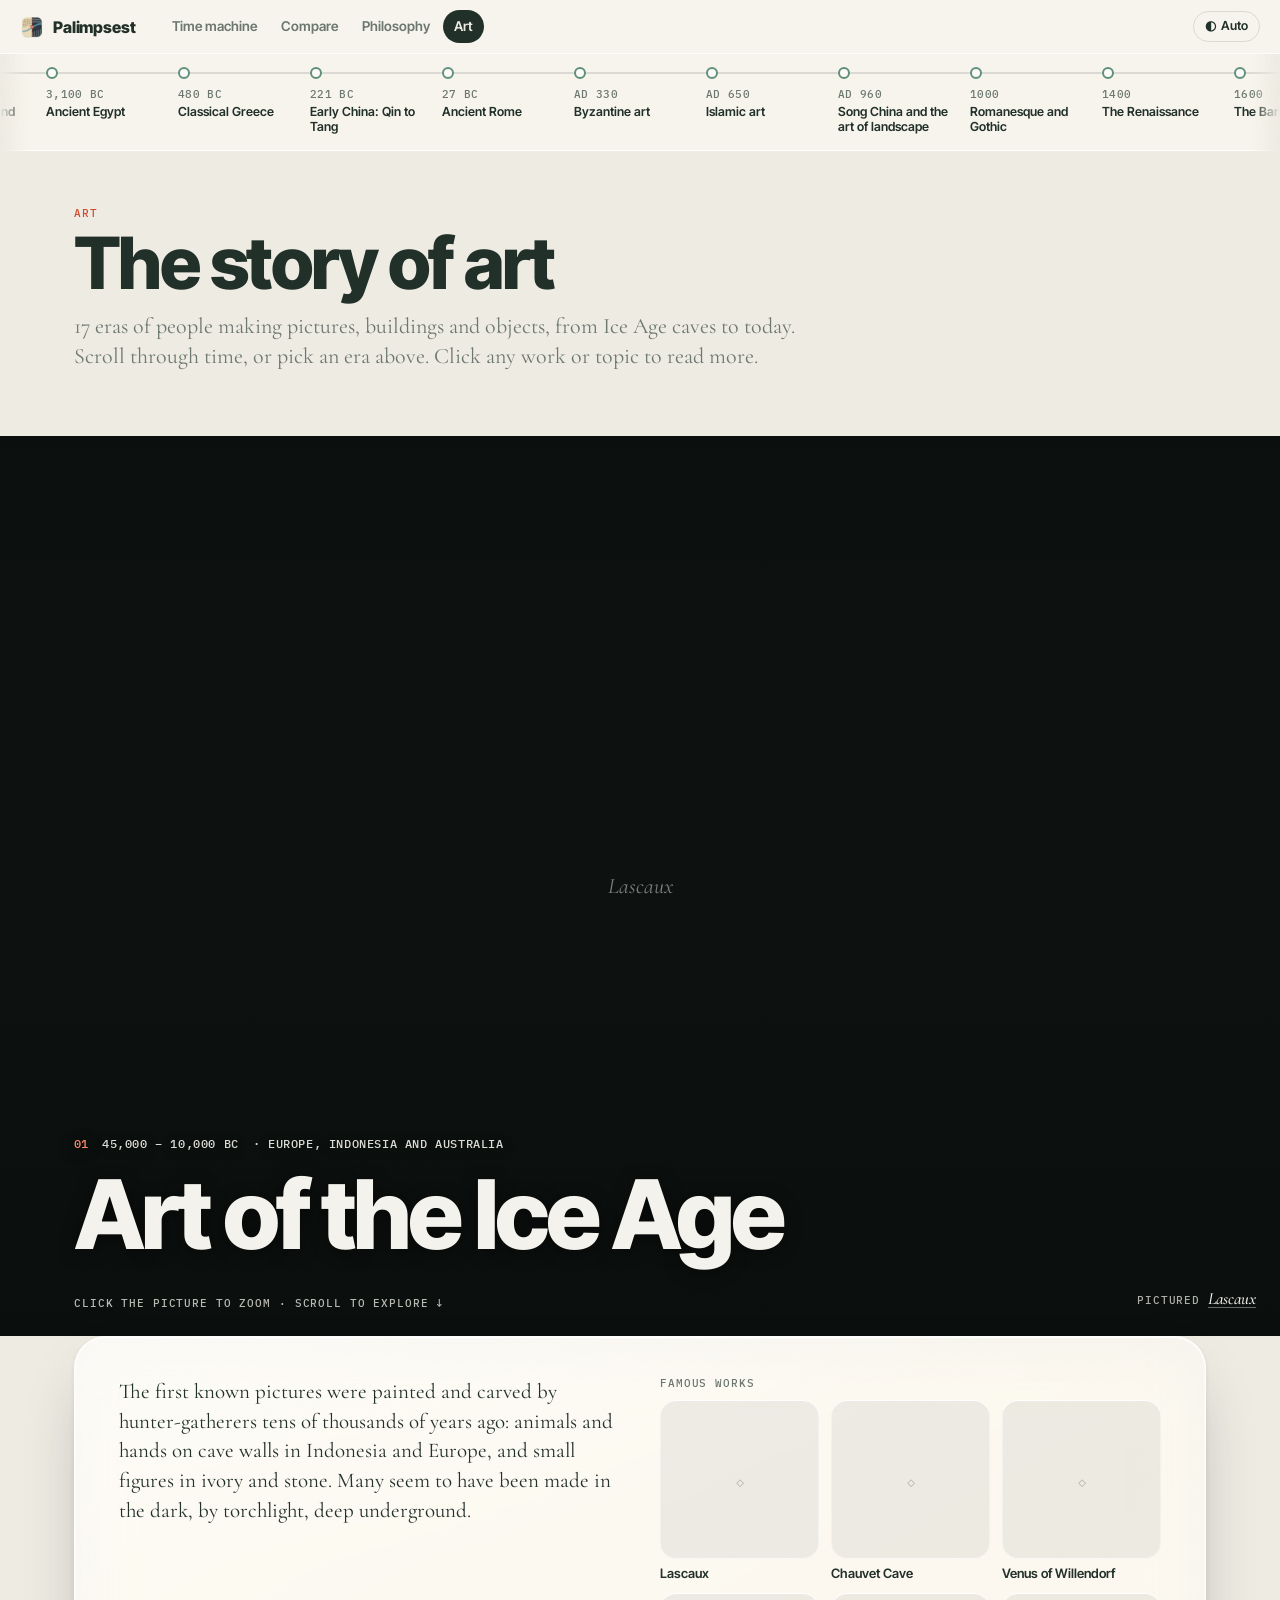
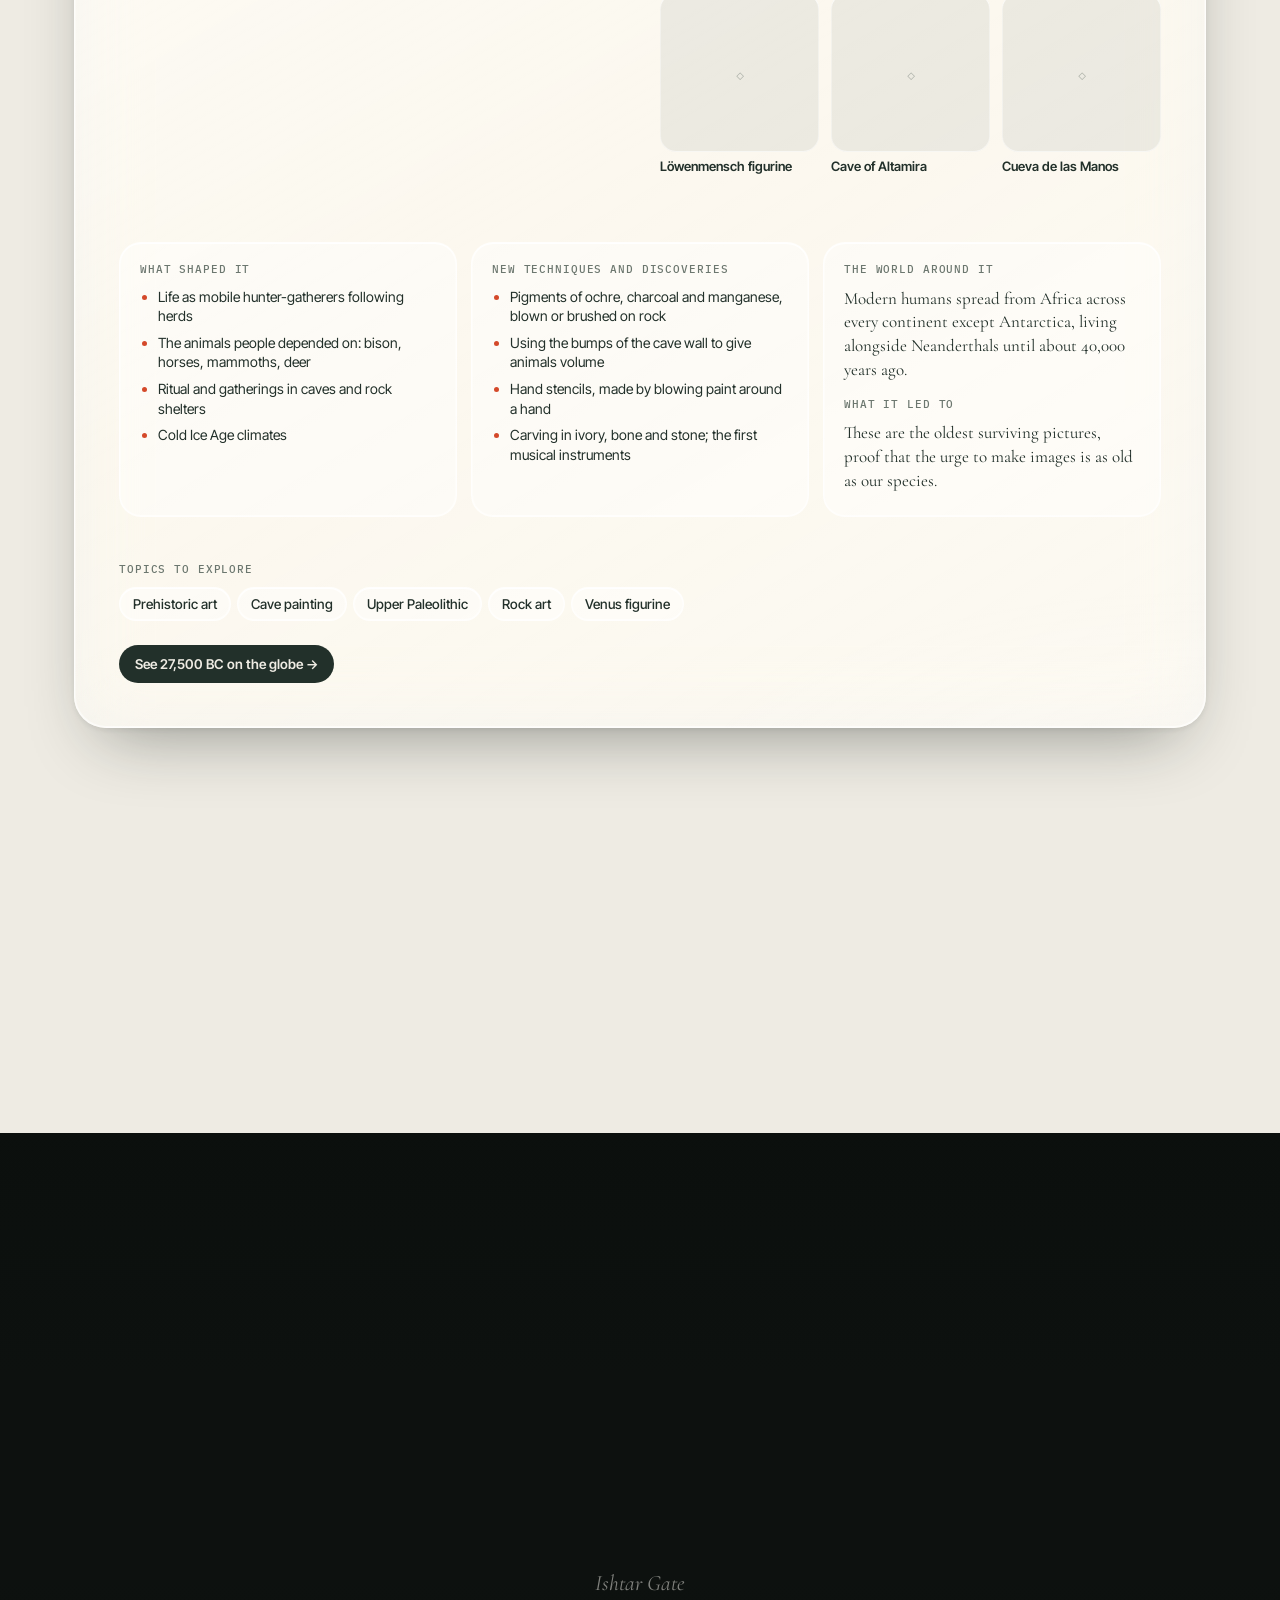
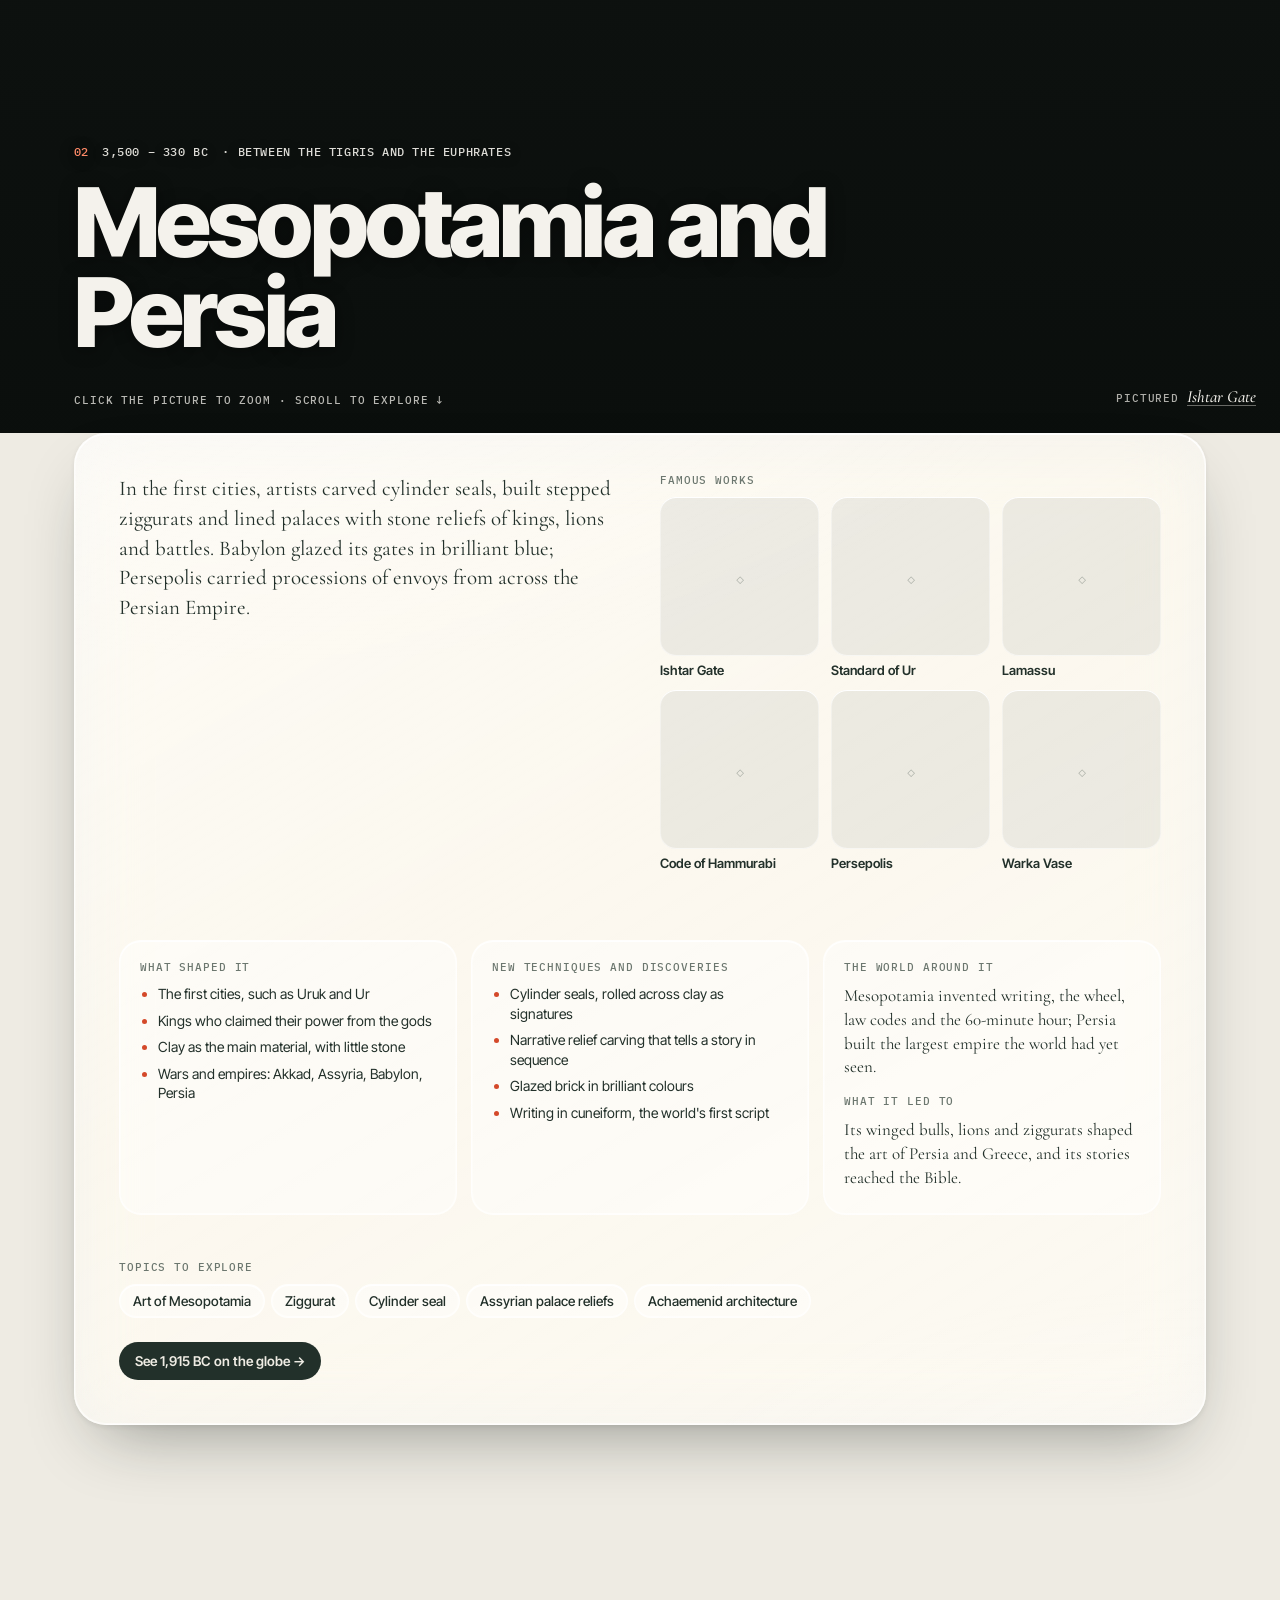
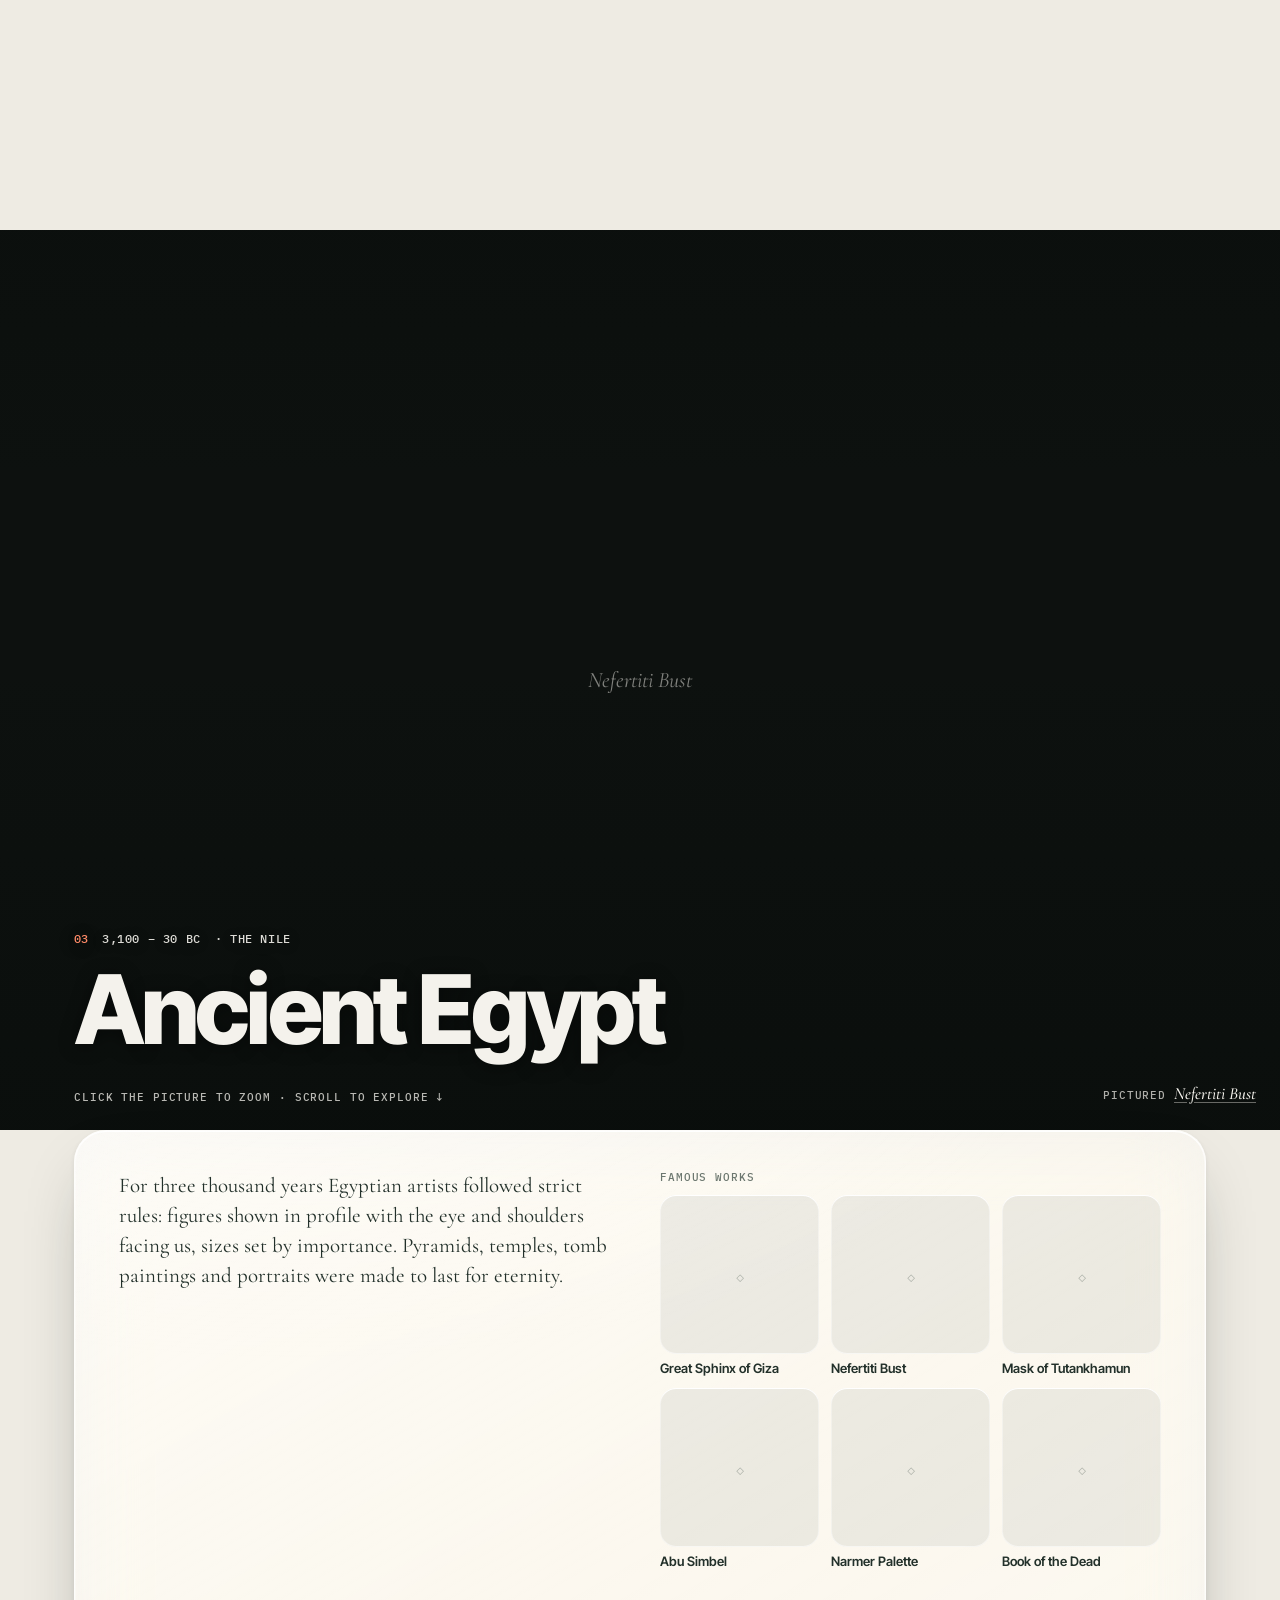
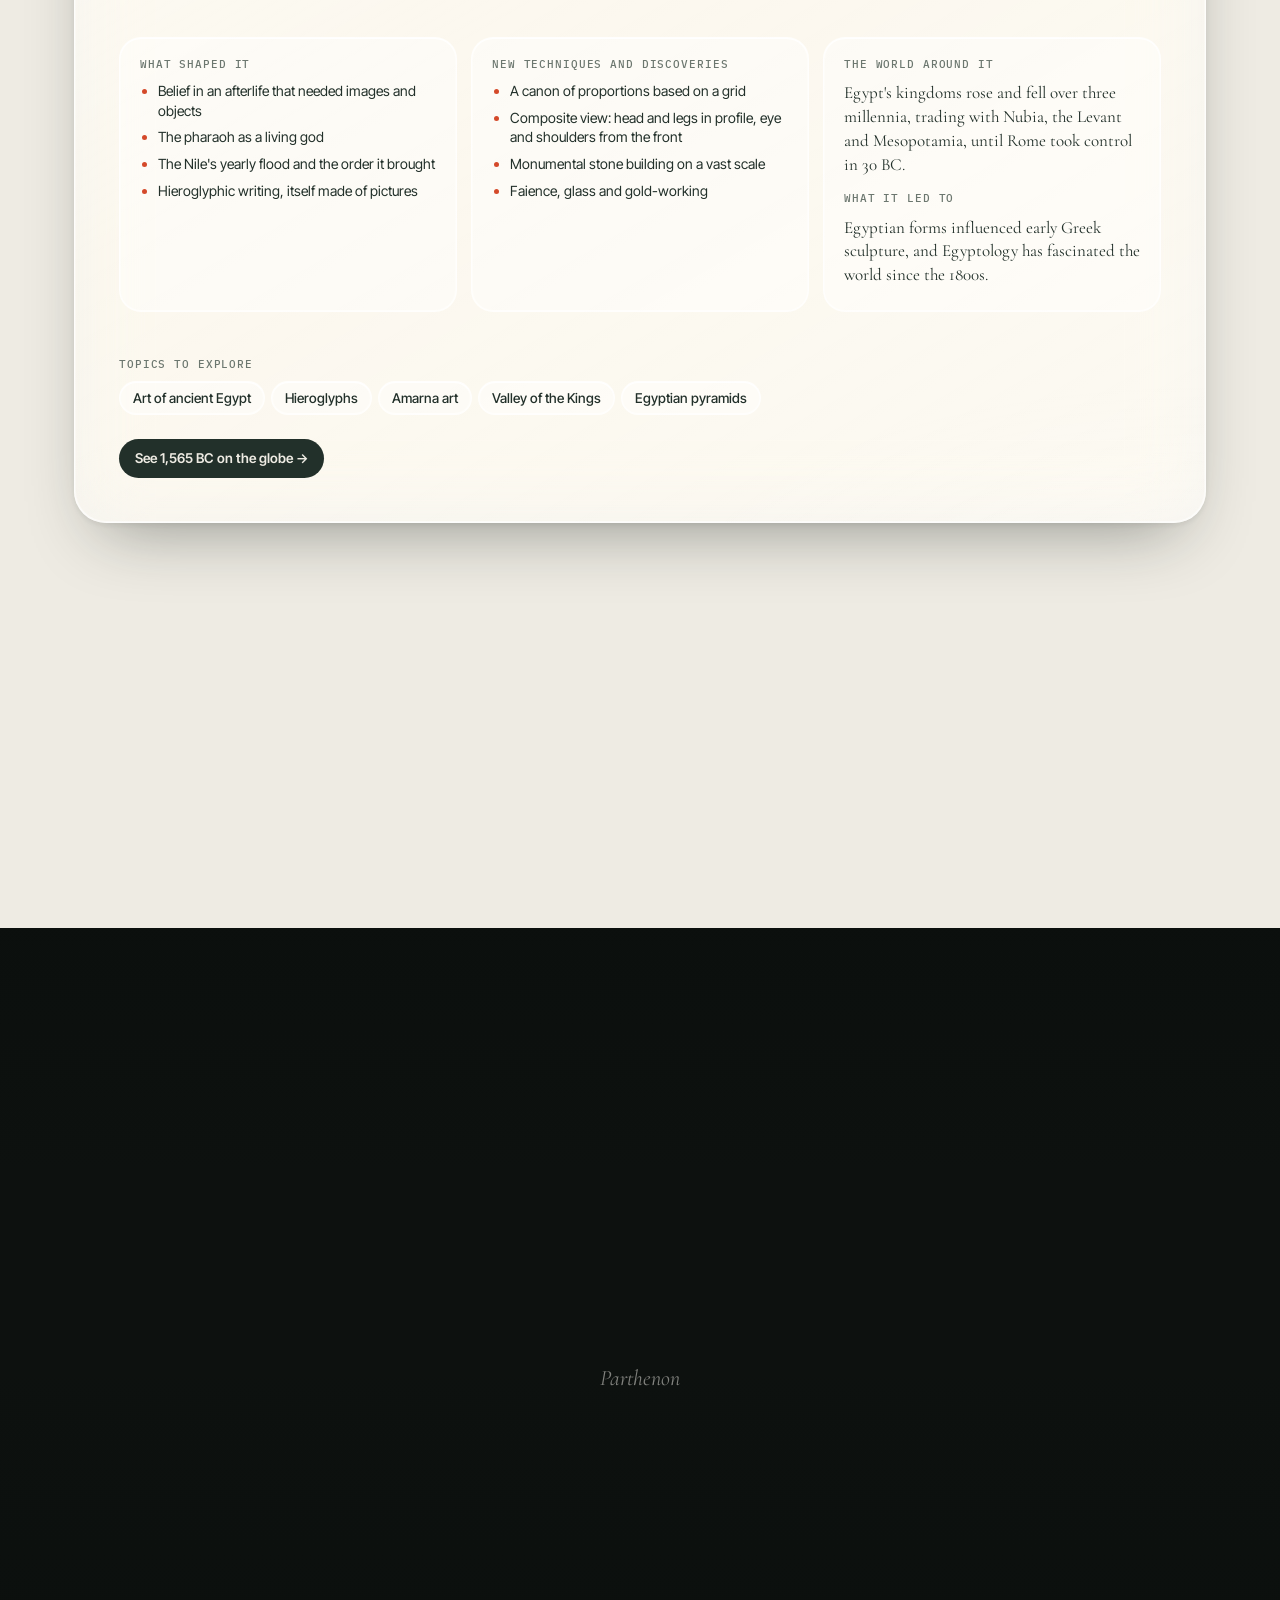
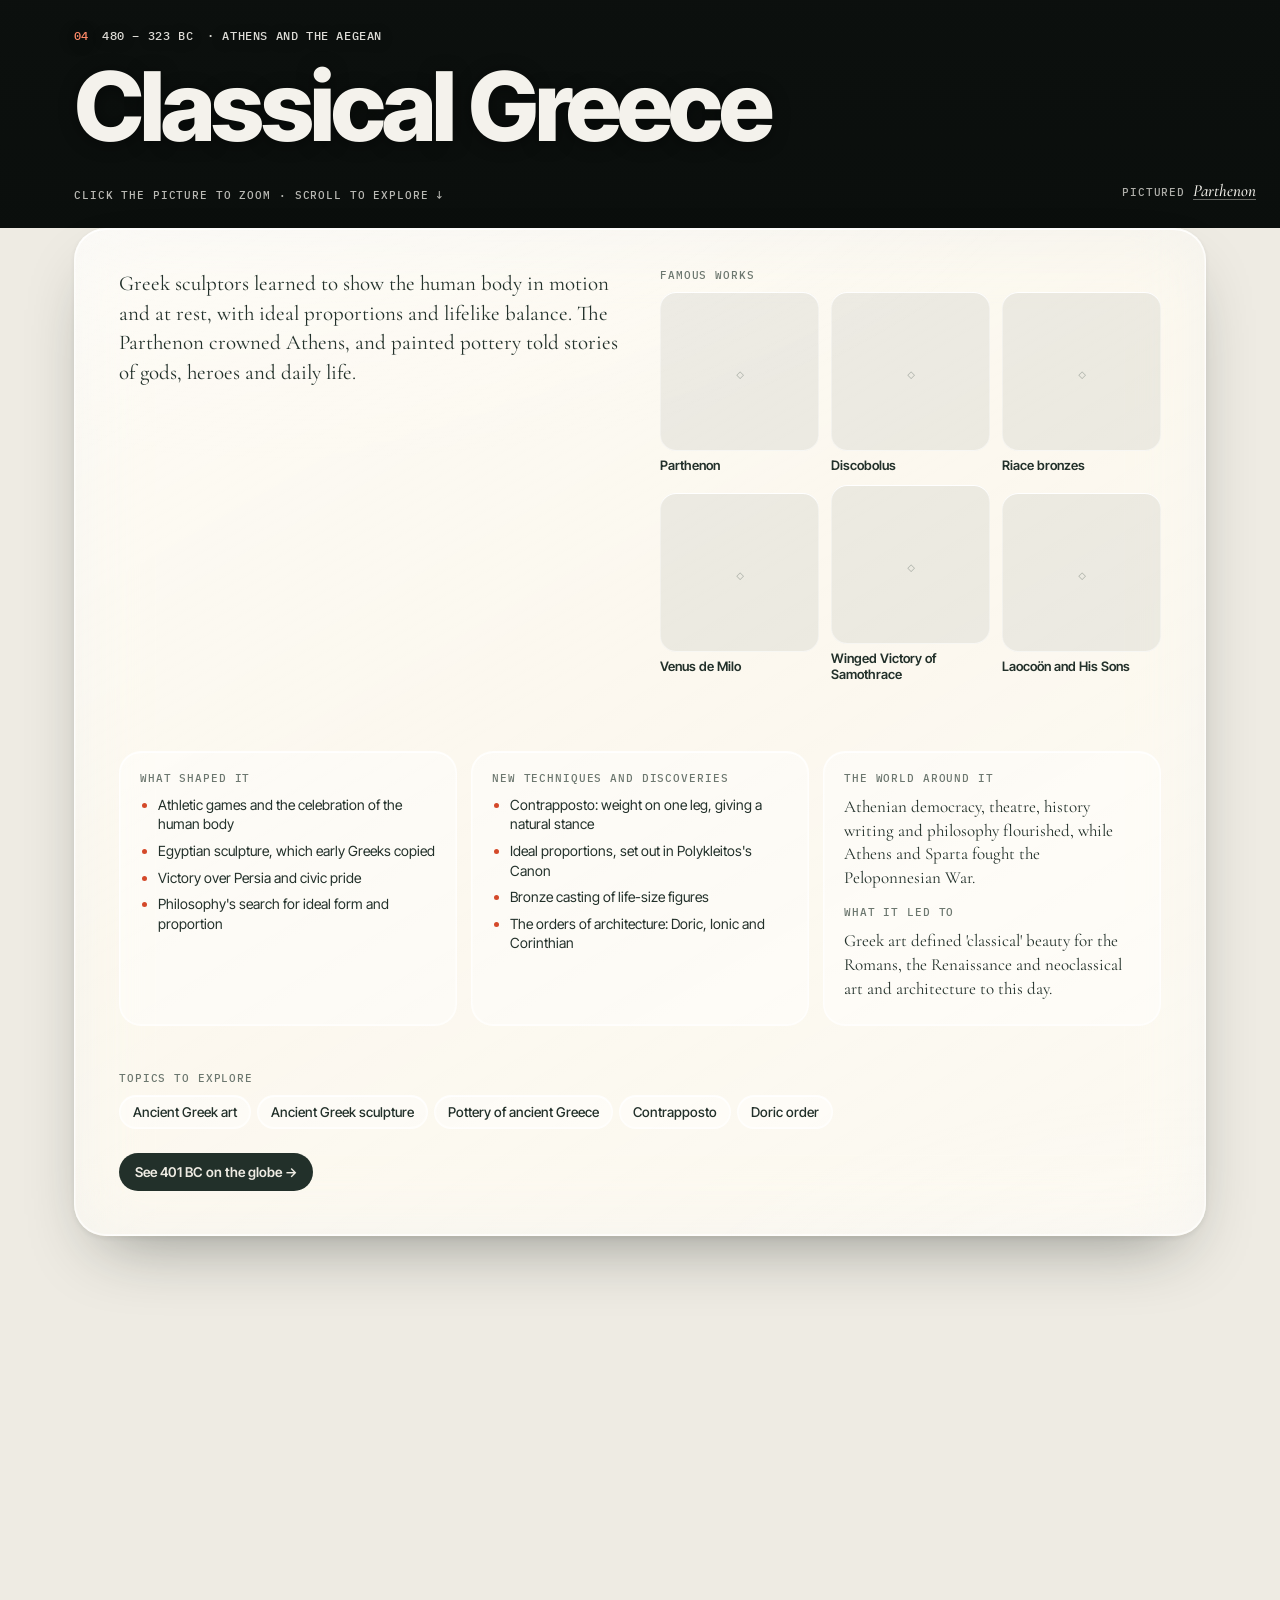
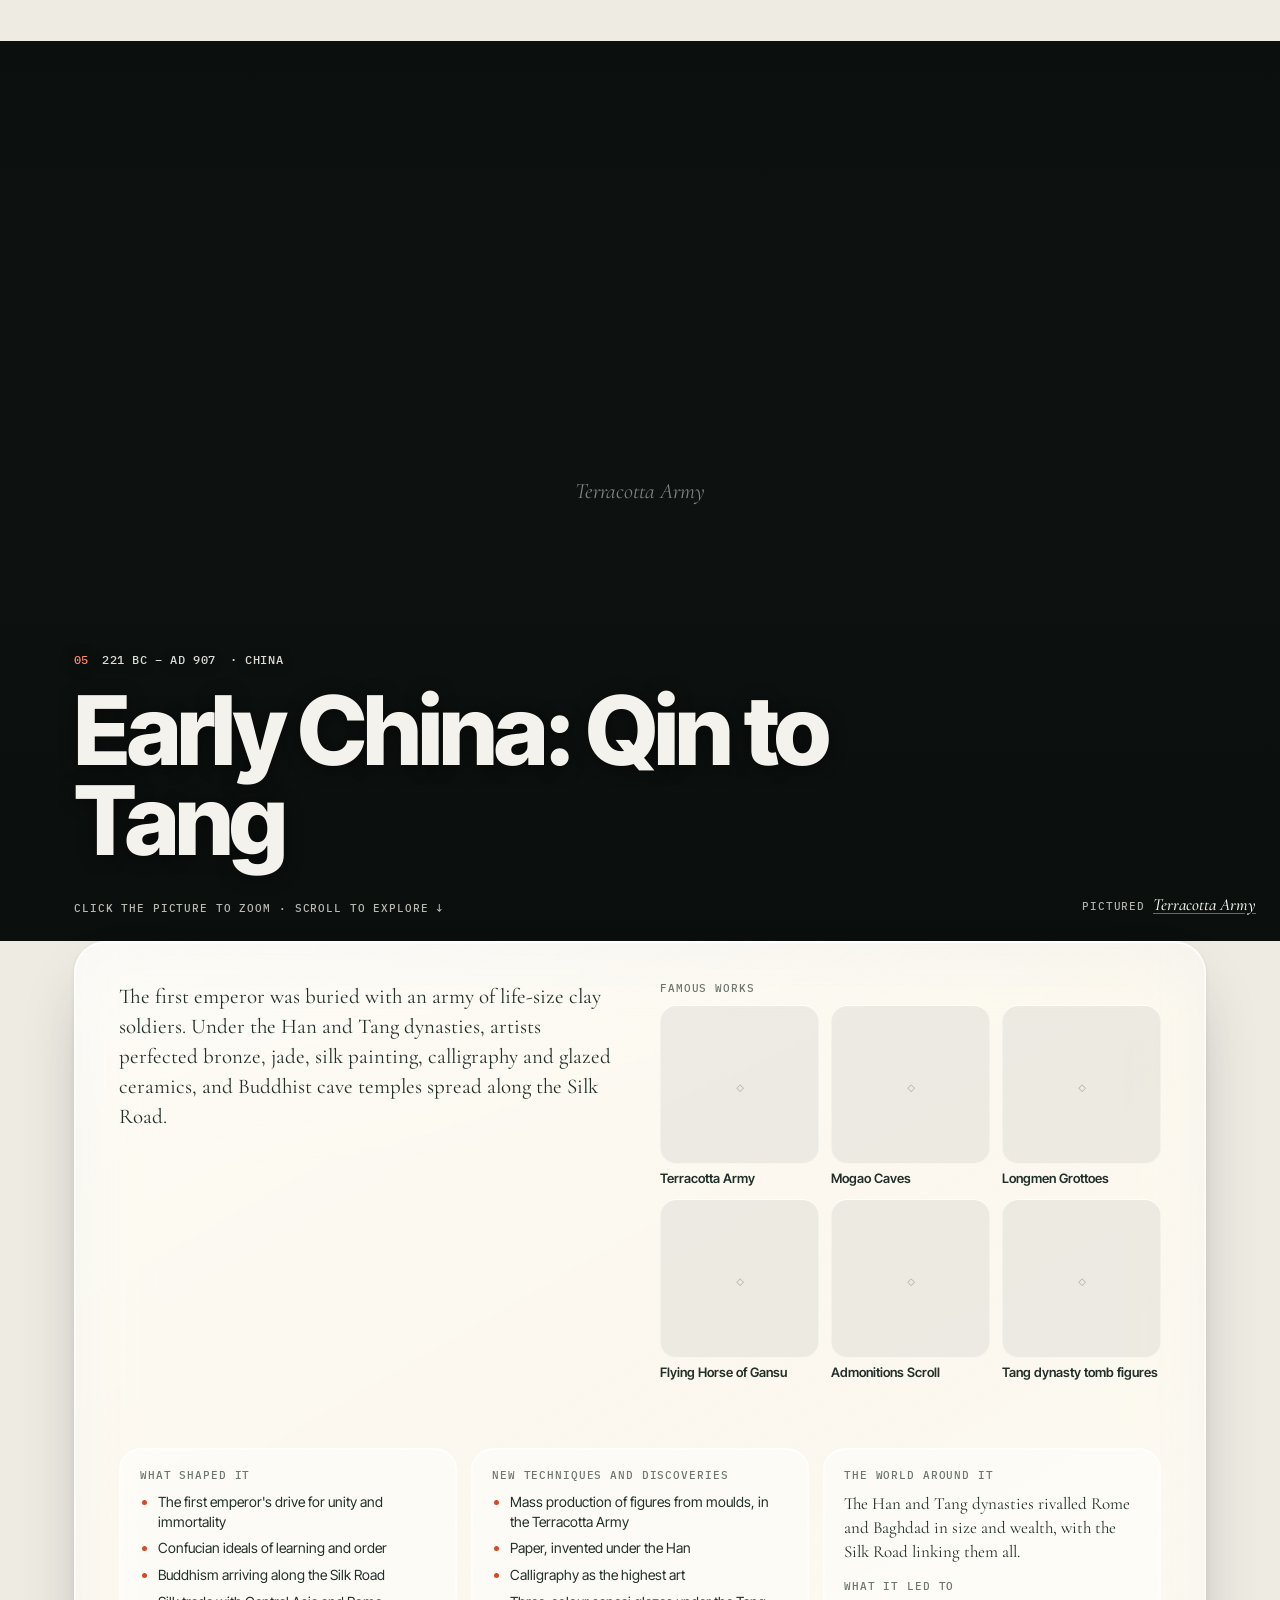
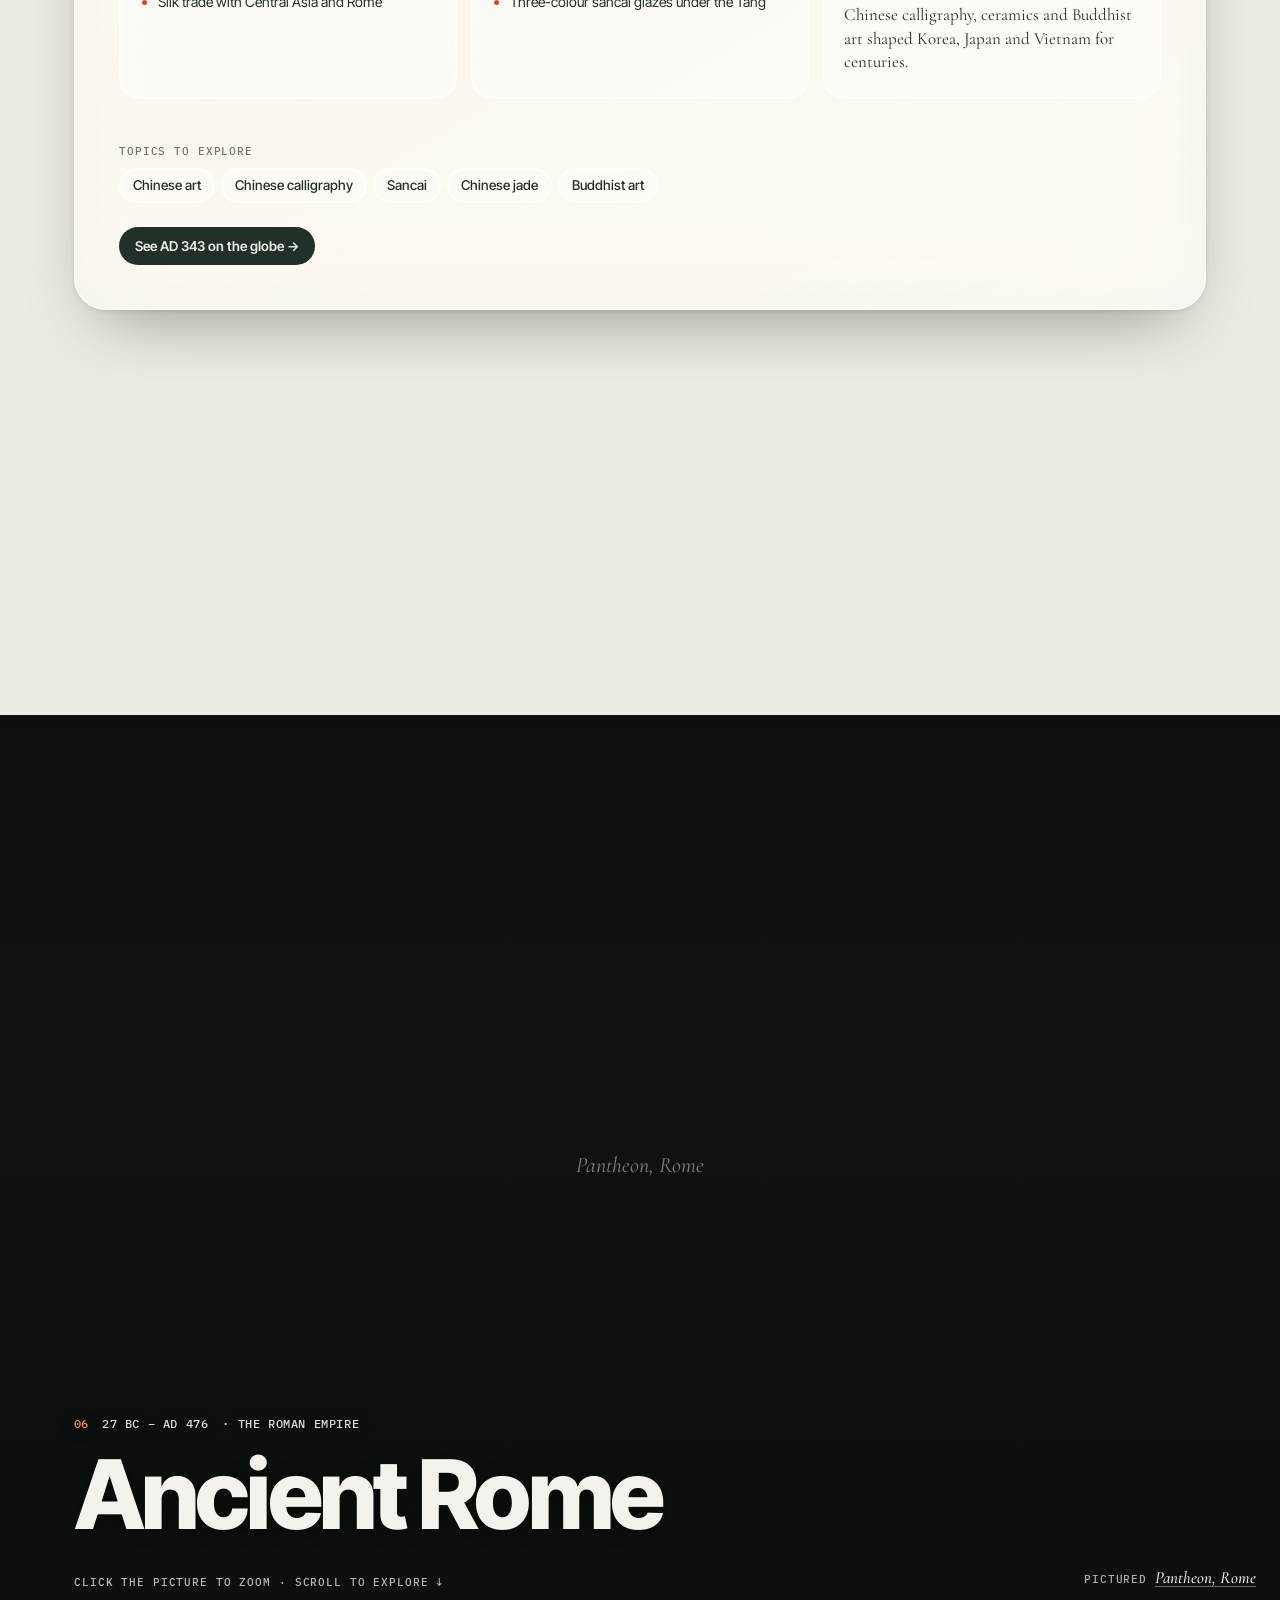
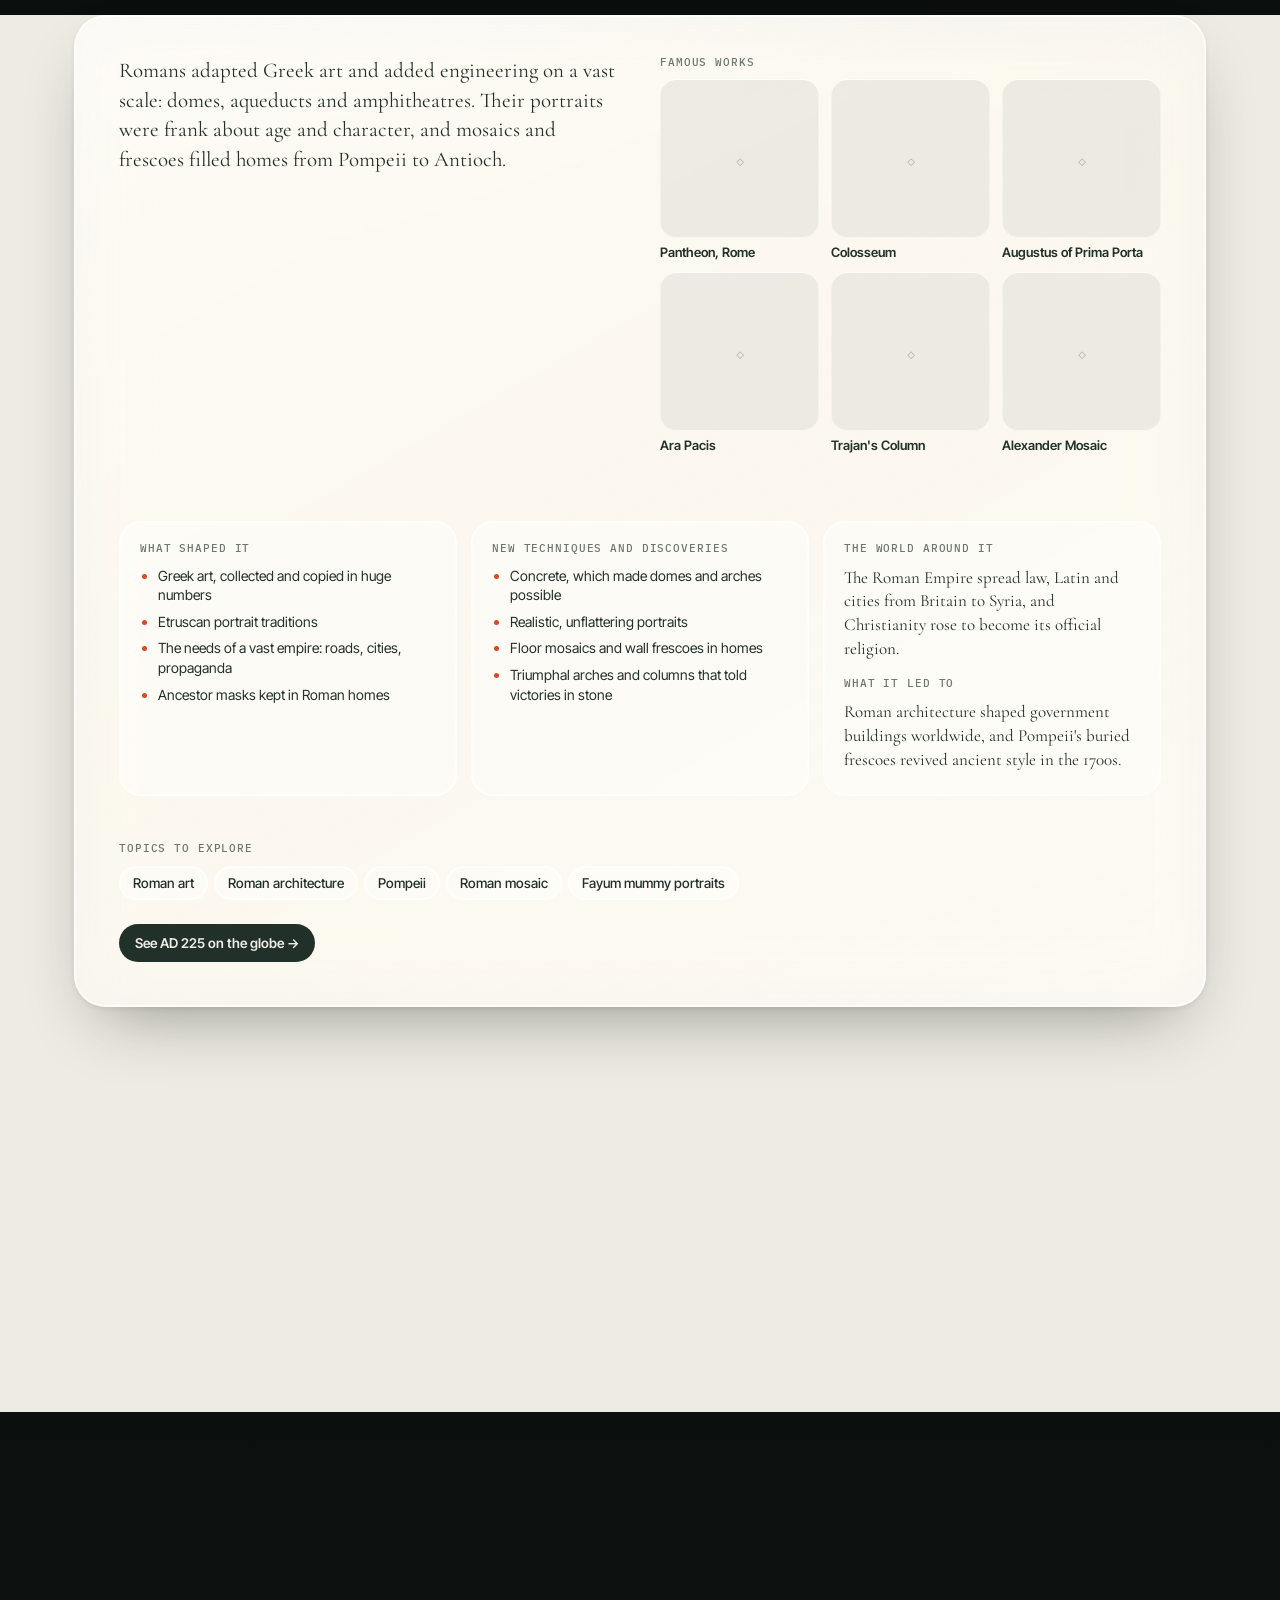
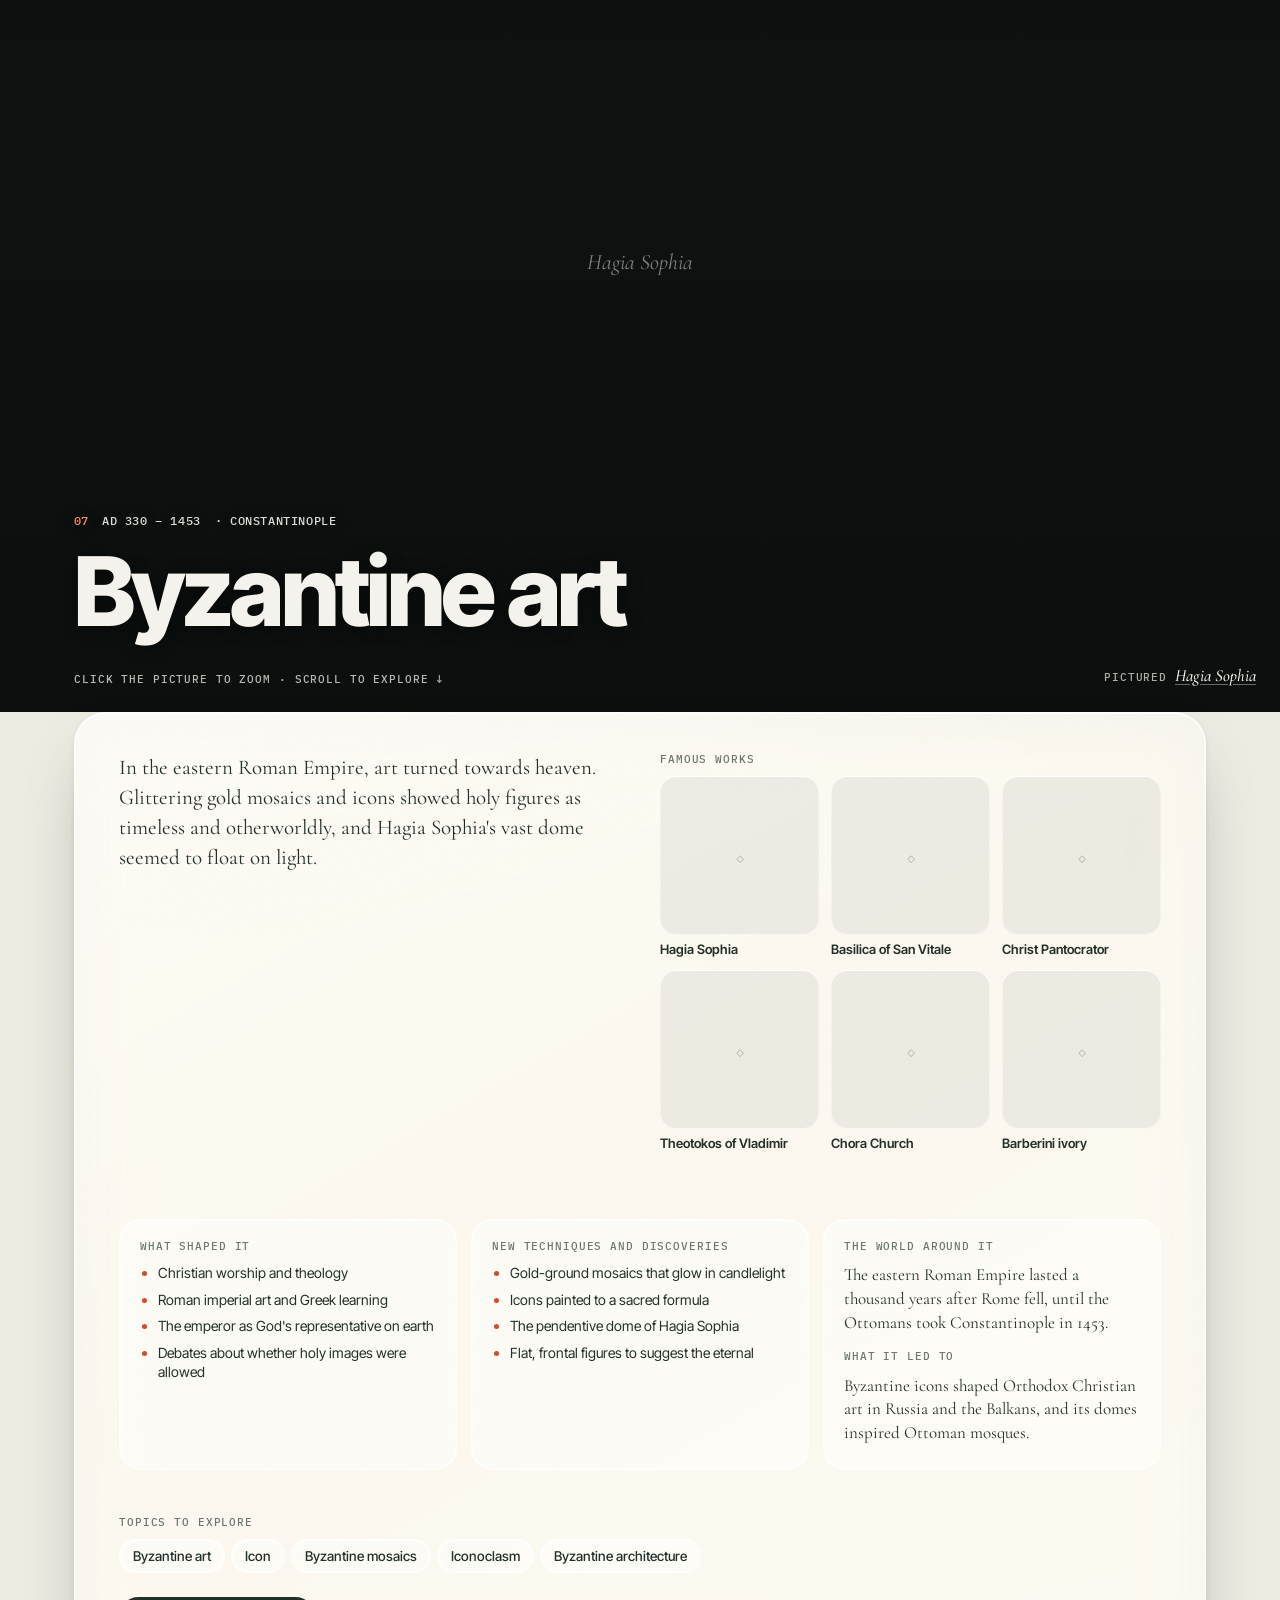
==== art.html @ 68c21b0c "Timeline: zoom the line in while scrubbing Holding the playhead now visibly zooms the line in: a rul" ====
<!doctype html>
<html lang="en">
<head>
<meta charset="utf-8">
<meta name="viewport" content="width=device-width, initial-scale=1, viewport-fit=cover">
<title>Palimpsest Art</title>
<meta name="description" content="The story of art, era by era: a grand picture of each period, its famous works and the topics to explore, from Ice Age caves to today.">
<link rel="icon" type="image/png" href="assets/icon.png">
<script>try { const t = localStorage.getItem("palimpsest:theme"); if (t === "light" || t === "dark") document.documentElement.dataset.theme = t; } catch {}</script>
<link rel="preconnect" href="https://fonts.googleapis.com">
<link rel="preconnect" href="https://fonts.gstatic.com" crossorigin>
<link rel="stylesheet" href="https://fonts.googleapis.com/css2?family=Inter+Tight:wght@400;500;600;700;800&family=Cormorant+Garamond:ital,wght@0,400;0,500;0,600;1,400;1,500&family=IBM+Plex+Mono:wght@400;500&display=swap">
<link rel="stylesheet" href="css/eras.css?v=202610280855">
</head>
<body data-subject="art">
<header class="bar">
  <a class="brand" href="index.html"><img src="assets/icon.png" alt="">Palimpsest</a>
  <nav class="views" aria-label="Views">
    <a href="index.html">Time machine</a>
    <a href="compare.html">Compare</a>
    <a href="philosophy.html" data-view="philosophy">Philosophy</a>
    <a href="art.html" data-view="art">Art</a>
  </nav>
  <button type="button" class="theme" id="themeBtn" aria-label="Appearance"></button>
</header>
<nav class="strip" id="strip" aria-label="Eras"></nav>
<main id="eras"></main>
<aside class="reader" id="reader" hidden aria-live="polite">
  <div class="reader-top"><button type="button" class="back" id="rBack" hidden>← Back</button><button type="button" class="x" id="closeReader" aria-label="Close">×</button></div>
  <div class="tag" id="rTag"></div>
  <h3 id="rTitle"></h3>
  <p class="sub" id="rSub"></p>
  <button type="button" class="lead-pic" id="rPic" hidden aria-label="Zoom into the picture"><img id="rImg" alt=""><span>⤢ Zoom</span></button>
  <p class="lead" id="rText"></p>
  <a class="globe small" id="rGlobe">See on the globe →</a>
  <div class="article" id="rArticle"></div>
  <p class="credit">Text and pictures from <a id="rLink" target="_blank" rel="noopener">Wikipedia</a> (CC BY-SA 4.0) and Wikimedia Commons.</p>
</aside>
<div class="viewer" id="viewer" hidden role="dialog" aria-label="Picture viewer">
  <div class="stage" id="vStage"><img id="vImg" alt="" draggable="false"></div>
  <div class="v-top"><span id="vTitle"></span><button type="button" id="vClose" aria-label="Close">×</button></div>
  <div class="v-tools"><button type="button" id="vOut" aria-label="Zoom out">−</button><button type="button" id="vFit">Fit</button><button type="button" id="vIn" aria-label="Zoom in">+</button></div>
  <p class="v-hint">Scroll or pinch to zoom · drag to move · double-click to zoom in</p>
</div>
<script src="js/data/thinkers.js?v=202610280855"></script>
<script src="js/data/art-eras.js?v=202610280855"></script>
<script src="js/eras.js?v=202610280855"></script>
</body>
</html>
---- css/eras.css ----
/* Palimpsest · Philosophy and Art: the story of each, era by era, in the Field line design */
/* Layout: a sticky bar and era strip on top; below, one illustrated section per era scrolls past like a timeline;
   a reader card slides in on the right for any topic, thinker or work. */
:root {
  --space: #eeebe3; --panel: rgba(251,250,246,.94); --panel-solid: #fbfaf6;
  --ink: #22302a; --ink-soft: #6c776f; --line: rgba(34,48,42,.13);
  --accent: #d4492a; --on-accent: #fff; --brass: #5f8f7d; --sage-ink: #3e6b5b;
  --hover: rgba(95,143,125,.1); --chip: rgba(34,48,42,.07); --shadow: rgba(34,48,42,.14);
  --f-display: "Inter Tight", "Helvetica Neue", Helvetica, Arial, sans-serif;
  --f-note: "Cormorant Garamond", Georgia, serif;
  --f-mono: "IBM Plex Mono", ui-monospace, Menlo, monospace;
  /* Liquid glass: a clear tint, a bright rim and a soft highlight, over a strong blur of the picture behind */
  --glass: linear-gradient(150deg, rgba(255,255,255,.62), rgba(255,255,255,.38) 45%, rgba(255,255,255,.5));
  --glass-inner: rgba(255,255,255,.42); --glass-inner-hover: rgba(255,255,255,.7);
  --glass-bar: rgba(251,250,246,.6); --glass-rim: rgba(255,255,255,.7);
  --glass-shine: inset 0 1px 0 rgba(255,255,255,.95), inset 0 -1px 0 rgba(255,255,255,.35), inset 0 0 0 1px rgba(255,255,255,.35);
  --glass-shadow: 0 30px 70px -28px rgba(20,28,24,.45), 0 2px 6px rgba(20,28,24,.08);
  color-scheme: light;
}
@media (prefers-color-scheme: dark) {
  :root:not([data-theme="light"]) {
    --space: #121815; --panel: rgba(27,34,30,.92); --panel-solid: #1b221e; --ink: #e6ebe4; --ink-soft: #9ba79f; --line: rgba(230,235,228,.12);
    --accent: #ef6c4b; --brass: #8fc2ab; --sage-ink: #9fd1b9; --hover: rgba(143,194,171,.12); --chip: rgba(230,235,228,.07); --shadow: rgba(0,0,0,.45);
    --glass: linear-gradient(150deg, rgba(40,48,44,.52), rgba(16,20,18,.34) 45%, rgba(30,36,33,.46));
    --glass-inner: rgba(255,255,255,.07); --glass-inner-hover: rgba(255,255,255,.14);
    --glass-bar: rgba(18,24,21,.55); --glass-rim: rgba(255,255,255,.16);
    --glass-shine: inset 0 1px 0 rgba(255,255,255,.28), inset 0 -1px 0 rgba(255,255,255,.06), inset 0 0 0 1px rgba(255,255,255,.08);
    --glass-shadow: 0 30px 80px -26px rgba(0,0,0,.7), 0 2px 8px rgba(0,0,0,.25);
    color-scheme: dark;
  }
}
:root[data-theme="dark"] {
  --space: #121815; --panel: rgba(27,34,30,.92); --panel-solid: #1b221e; --ink: #e6ebe4; --ink-soft: #9ba79f; --line: rgba(230,235,228,.12);
  --accent: #ef6c4b; --brass: #8fc2ab; --sage-ink: #9fd1b9; --hover: rgba(143,194,171,.12); --chip: rgba(230,235,228,.07); --shadow: rgba(0,0,0,.45);
  --glass: linear-gradient(150deg, rgba(40,48,44,.52), rgba(16,20,18,.34) 45%, rgba(30,36,33,.46));
  --glass-inner: rgba(255,255,255,.07); --glass-inner-hover: rgba(255,255,255,.14);
  --glass-bar: rgba(18,24,21,.55); --glass-rim: rgba(255,255,255,.16);
  --glass-shine: inset 0 1px 0 rgba(255,255,255,.28), inset 0 -1px 0 rgba(255,255,255,.06), inset 0 0 0 1px rgba(255,255,255,.08);
  --glass-shadow: 0 30px 80px -26px rgba(0,0,0,.7), 0 2px 8px rgba(0,0,0,.25);
  color-scheme: dark;
}
* { box-sizing: border-box; }
[hidden] { display: none !important; }
html { scroll-behavior: smooth; }
body { margin: 0; background: var(--space); color: var(--ink); font: 15px/1.5 var(--f-display); }
a { color: inherit; }
button { font: inherit; color: inherit; cursor: pointer; }

/* ---- Top bar */
.bar { position: sticky; top: 0; z-index: 20; display: flex; align-items: center; gap: 18px; height: 54px; padding: 0 20px;
  background: var(--glass-bar); backdrop-filter: blur(24px) saturate(1.8); -webkit-backdrop-filter: blur(24px) saturate(1.8); border-bottom: 1px solid var(--glass-rim); }
.brand { display: flex; align-items: center; gap: 9px; font-weight: 800; letter-spacing: -.01em; text-decoration: none; font-size: 16px; }
.brand img { width: 24px; height: 24px; border-radius: 6px; }
.views { display: flex; gap: 2px; margin-left: 8px; overflow-x: auto; }
.views a { padding: 6px 11px; border-radius: 99px; text-decoration: none; font-weight: 600; font-size: 13.5px; color: var(--ink-soft); white-space: nowrap; }
.views a:hover { background: var(--hover); color: var(--ink); }
.views a[aria-current="page"] { background: var(--ink); color: var(--space); }
.theme { margin-left: auto; border: 1px solid var(--line); background: transparent; border-radius: 99px; padding: 5px 11px; font-size: 12.5px; font-weight: 600; white-space: nowrap; }
.theme b { margin-right: 5px; }

/* ---- Era strip: the timeline of eras, a transit line with one stop per era */
.strip { position: sticky; top: 54px; z-index: 19; overflow-x: auto; scrollbar-width: none;
  background: var(--glass-bar); backdrop-filter: blur(24px) saturate(1.8); -webkit-backdrop-filter: blur(24px) saturate(1.8); border-bottom: 1px solid var(--glass-rim);
  -webkit-mask-image: linear-gradient(90deg, transparent, #000 28px, #000 calc(100% - 28px), transparent); mask-image: linear-gradient(90deg, transparent, #000 28px, #000 calc(100% - 28px), transparent); }
.strip::-webkit-scrollbar { display: none; }
.track { display: flex; width: max-content; padding: 12px 28px 12px; }
.strip a { position: relative; flex: 0 0 132px; padding: 22px 12px 4px 0; text-decoration: none; color: var(--ink); }
.strip a::before { content: ""; position: absolute; left: 0; right: 0; top: 6px; height: 2px; border-radius: 2px; background: var(--line); }   /* the line */
.strip a:first-child::before { left: 5px; }
.strip a:last-child::before { right: auto; width: 6px; }
.strip a.past::before, .strip a.on::before { background: color-mix(in srgb, var(--accent) 55%, transparent); }
.strip a i { position: absolute; left: 0; top: 1px; width: 12px; height: 12px; border-radius: 50%; background: var(--panel-solid); border: 2px solid var(--brass); transition: transform .2s, background .2s; }
.strip a.past i { border-color: var(--accent); }
.strip a.on i { background: var(--accent); border-color: var(--accent); transform: scale(1.3); box-shadow: 0 0 0 4px color-mix(in srgb, var(--accent) 22%, transparent); }
.strip a:hover i { transform: scale(1.2); }
.strip a b { display: block; font: 500 10.5px/1.2 var(--f-mono); color: var(--ink-soft); letter-spacing: .03em; white-space: nowrap; }
.strip a span { display: -webkit-box; -webkit-box-orient: vertical; -webkit-line-clamp: 2; overflow: hidden; margin-top: 3px; font-weight: 600; font-size: 12.5px; line-height: 1.2; }
.strip a:hover span { color: var(--sage-ink); }
.strip a.on b, .strip a.on span { color: var(--accent); }

/* ---- Intro */
main { padding: 0 0 120px; }
.lede { max-width: 1180px; margin: 0 auto; padding: 56px 24px 64px; }
.lede > * { max-width: 760px; }
.lede .tag { color: var(--accent); }
.lede h1 { font-size: clamp(38px, 6vw, 72px); line-height: .98; letter-spacing: -.035em; margin: 8px 0 14px; font-weight: 800; }
.lede p { font: 400 22px/1.35 var(--f-note); color: var(--ink-soft); margin: 0; }
.tag { font: 500 11px/1.2 var(--f-mono); letter-spacing: .08em; text-transform: uppercase; color: var(--ink-soft); }

/* ---- One era: the picture fills the window and stays pinned while the details card rises over it */
.era { position: relative; }
.era::after { content: ""; display: block; height: 45vh; }   /* the picture shows again before the next era (padding would not keep it pinned) */
.hero { position: sticky; top: 0; height: 100vh; height: 100svh; margin: 0; overflow: hidden; background: #0d110f; }
.hero img { width: 100%; height: 100%; object-fit: cover; object-position: center 35%; display: block; opacity: 0; transform: scale(1.04); transition: opacity .8s, transform 2.4s ease-out; }
.hero img.ready { opacity: 1; transform: none; }
.hero .shade { position: absolute; inset: 0; pointer-events: none;
  background: linear-gradient(rgba(10,14,12,.55), transparent 28%, transparent 48%, rgba(10,14,12,.82)); }
.era-head { position: absolute; left: 0; right: 0; bottom: 0; max-width: 1180px; margin: 0 auto; padding: 0 24px 76px; color: #f4f2ec;
  display: flex; align-items: baseline; gap: 14px; flex-wrap: wrap; text-shadow: 0 2px 18px rgba(0,0,0,.45); }
.era-head .num { font: 500 12px var(--f-mono); color: #ff8a68; }
.era-head .when, .era-head .region { font: 500 12px var(--f-mono); letter-spacing: .05em; opacity: .9; }
.era-head .region { text-transform: uppercase; }
.era-head .region::before { content: "· "; }
.era h2 { flex-basis: 100%; margin: 4px 0 0; font-size: clamp(40px, 7.5vw, 104px); line-height: .94; letter-spacing: -.04em; font-weight: 800; max-width: 15ch; }
.hero figcaption { position: absolute; right: 24px; bottom: 26px; color: #f4f2ec; font-size: 12px; display: flex; gap: 8px; align-items: baseline; max-width: 50%; }
.hero figcaption span { font: 500 10.5px var(--f-mono); letter-spacing: .08em; text-transform: uppercase; opacity: .7; }
.hero figcaption button { border: 0; background: none; padding: 0; color: inherit; text-align: right; font: italic 500 17px/1.2 var(--f-note); text-decoration: underline; text-decoration-color: rgba(244,242,236,.4); text-underline-offset: 3px; }
.hero .cue { position: absolute; left: 24px; bottom: 26px; color: #f4f2ec; font: 500 11px var(--f-mono); letter-spacing: .08em; text-transform: uppercase; opacity: .75; animation: cue 2.4s ease-in-out infinite; }
@media (min-width: 1228px) { .hero .cue { left: calc(50% - 566px); } }
@keyframes cue { 50% { transform: translateY(5px); opacity: .45; } }
.hero.empty::after { content: attr(data-empty); position: absolute; inset: 0; display: grid; place-items: center; color: rgba(244,242,236,.5); font: italic 22px var(--f-note); }

.era-body { position: relative; z-index: 1; display: grid; grid-template-columns: minmax(0, 1.35fr) minmax(0, 1fr); gap: 40px;
  max-width: 1132px; margin: 0 max(32px, calc(50% - 566px)); padding: 40px 44px 44px; border-radius: 32px; isolation: isolate;
  background: var(--glass); backdrop-filter: blur(34px) saturate(1.9) brightness(1.04); -webkit-backdrop-filter: blur(34px) saturate(1.9) brightness(1.04);
  border: 1px solid var(--glass-rim); box-shadow: var(--glass-shine), var(--glass-shadow); }
/* the specular highlight: light catching the top edge of the glass */
.era-body::before { content: ""; position: absolute; inset: 0; z-index: -1; border-radius: inherit; pointer-events: none;
  background: radial-gradient(120% 60% at 20% -10%, rgba(255,255,255,.28), transparent 55%), radial-gradient(80% 40% at 100% 110%, rgba(255,255,255,.1), transparent 60%); }
.reveal { opacity: 0; transform: translateY(28px); transition: opacity .7s ease, transform .7s ease; }
.reveal.in { opacity: 1; transform: none; }
.era-body > div > .reveal:nth-child(2) { transition-delay: .08s; }
.era-body > div > .reveal:nth-child(3) { transition-delay: .16s; }
.era-body > div > .reveal:nth-child(4) { transition-delay: .24s; }
@media (prefers-reduced-motion: reduce) {
  .reveal, .hero img { transform: none !important; transition: opacity .3s; }
  .hero .cue { animation: none; }
}
.intro { font: 400 21px/1.42 var(--f-note); margin: 0 0 22px; }
h4 { font: 500 11px/1.2 var(--f-mono); letter-spacing: .08em; text-transform: uppercase; color: var(--ink-soft); margin: 0 0 10px; }
.questions { list-style: none; padding: 0; margin: 0 0 24px; display: grid; gap: 8px; }
.questions li { position: relative; padding: 11px 16px 11px 38px; border-radius: 16px; background: var(--glass-inner); border: 1px solid var(--glass-rim); box-shadow: var(--glass-shine); font-weight: 600; font-size: 15px; line-height: 1.3; }
.questions li::before { content: "?"; position: absolute; left: 13px; top: 9px; font: 600 16px var(--f-note); color: var(--accent); }
.topics { display: flex; flex-wrap: wrap; gap: 6px; margin: 0 0 24px; }
.topics button { border: 1px solid var(--glass-rim); background: var(--glass-inner); box-shadow: var(--glass-shine); transition: background .2s; border-radius: 99px; padding: 6px 13px; font-size: 13.5px; font-weight: 500; }
.topics button:hover, .topics button.on { background: var(--glass-inner-hover); border-color: var(--brass); }
.globe { display: inline-flex; align-items: center; gap: 8px; padding: 9px 16px; border-radius: 99px; background: var(--ink); color: var(--space); text-decoration: none; font-weight: 600; font-size: 13.5px; }
.globe:hover { background: var(--accent); color: var(--on-accent); }

.people { list-style: none; padding: 0; margin: 0 0 24px; display: grid; gap: 2px; }
.people button { width: 100%; text-align: left; border: 0; background: none; padding: 8px 10px; border-radius: 6px; display: grid; grid-template-columns: 1fr auto; column-gap: 10px; }
.people button { border-radius: 14px; }
.people button:hover, .people button.on { background: var(--glass-inner-hover); }
.people b { font-weight: 700; font-size: 14.5px; }
.people small { font: 500 11px var(--f-mono); color: var(--ink-soft); align-self: center; }
.people i { grid-column: 1 / -1; font: italic 400 15.5px/1.3 var(--f-note); color: var(--ink-soft); }
.people em { font-style: normal; font-size: 12px; color: var(--sage-ink); font-weight: 600; }

.works { display: grid; grid-template-columns: repeat(auto-fill, minmax(150px, 1fr)); gap: 12px; margin: 0 0 24px; }
.works button { border: 0; padding: 0; background: none; text-align: left; }
.works .pic { aspect-ratio: 1; border-radius: 16px; box-shadow: var(--glass-shine); overflow: hidden; background: var(--chip); }
.works img { width: 100%; height: 100%; object-fit: cover; display: block; transition: transform .4s; }
.works button:hover img { transform: scale(1.04); }
.works span { display: block; margin-top: 6px; font-size: 13px; font-weight: 600; line-height: 1.25; }
.era-body.art { grid-template-columns: minmax(0, 1fr) minmax(0, 1fr); }

/* ---- Depth: what shaped the era, its breakthroughs, the world around it */
.era-body .depth, .era-body .explore { grid-column: 1 / -1; }
.depth { display: grid; grid-template-columns: repeat(3, minmax(0, 1fr)); gap: 14px; padding-top: 4px; }
.depth .card { padding: 20px 20px 8px; border-radius: 22px; background: var(--glass-inner); border: 1px solid var(--glass-rim); box-shadow: var(--glass-shine); }
.depth ul { margin: 0 0 14px; padding-left: 18px; }
.depth li { margin: 0 0 7px; font-size: 14px; line-height: 1.4; }
.depth li::marker { color: var(--accent); }
.depth p { margin: 0 0 16px; font: 400 17px/1.4 var(--f-note); }
.explore { padding-top: 6px; }
.hero img.ready { cursor: zoom-in; }

/* ---- Reader: the full article, in the app */
.reader { position: fixed; z-index: 30; right: 16px; top: 132px; bottom: 16px; width: min(640px, 48vw); overflow-y: auto; padding: 14px 28px 22px;
  background: color-mix(in srgb, var(--panel-solid) 78%, transparent); backdrop-filter: blur(40px) saturate(1.9); -webkit-backdrop-filter: blur(40px) saturate(1.9);
  border: 1px solid var(--glass-rim); border-radius: 26px; box-shadow: var(--glass-shine), var(--glass-shadow); overscroll-behavior: contain; }
.reader-top { position: sticky; top: -14px; margin: -14px -28px 6px; padding: 10px 14px 6px; display: flex; justify-content: space-between; z-index: 1; border-radius: 26px 26px 0 0; background: color-mix(in srgb, var(--panel-solid) 72%, transparent); backdrop-filter: blur(18px); -webkit-backdrop-filter: blur(18px); }
.reader .x { margin-left: auto; border: 0; background: none; font-size: 24px; line-height: 1; color: var(--ink-soft); }
.reader .back { border: 1px solid var(--line); background: none; border-radius: 99px; padding: 3px 11px; font-size: 12.5px; font-weight: 600; }
.reader h3 { margin: 6px 0 2px; font-size: 28px; letter-spacing: -.025em; line-height: 1.05; }
.reader .sub { margin: 0 0 14px; color: var(--ink-soft); font: italic 17px var(--f-note); }
.lead-pic { position: relative; display: block; width: 100%; padding: 0; border: 0; background: var(--glass-inner); border-radius: 18px; overflow: hidden; margin: 0 0 14px; cursor: zoom-in; }
.lead-pic img { width: 100%; max-height: 56vh; object-fit: contain; display: block; }
.lead-pic span { position: absolute; right: 10px; bottom: 10px; padding: 4px 10px; border-radius: 99px; background: rgba(10,14,12,.65); color: #fff; font-size: 12px; font-weight: 600; }
.reader .lead { margin: 0 0 14px; font: 400 19px/1.45 var(--f-note); }
.globe.small { padding: 7px 13px; font-size: 12.5px; margin-bottom: 8px; }
.article { font-size: 15px; line-height: 1.62; }
.article h2 { font-size: 21px; letter-spacing: -.015em; margin: 30px 0 8px; padding-top: 14px; border-top: 1px solid var(--line); }
.article h3 { font-size: 16.5px; margin: 22px 0 6px; }
.article h4 { font-size: 11px; margin: 18px 0 6px; }
.article p { margin: 0 0 12px; }
.article a[data-wiki] { color: var(--sage-ink); text-decoration: underline; text-decoration-color: color-mix(in srgb, var(--sage-ink) 35%, transparent); text-underline-offset: 2px; cursor: pointer; }
.article a[href] { color: var(--sage-ink); }
.article figure { margin: 14px 0; padding: 0; }
.article figure img, .article img.zoomable { max-width: 100%; height: auto; border-radius: 6px; cursor: zoom-in; display: block; }
.article figure:has(img.zoomable) { float: right; width: 44%; margin: 4px 0 12px 16px; }
.article figcaption { font-size: 12.5px; line-height: 1.4; color: var(--ink-soft); margin-top: 5px; }
.article blockquote { margin: 12px 0; padding-left: 14px; border-left: 3px solid var(--brass); font: italic 18px/1.4 var(--f-note); }
.article section { clear: both; }
.article .loading { color: var(--ink-soft); font-style: italic; }
.credit { clear: both; margin: 22px 0 0; padding-top: 12px; border-top: 1px solid var(--line); font-size: 12px; color: var(--ink-soft); }
.credit a { color: var(--sage-ink); }

/* ---- Picture viewer */
.viewer { position: fixed; inset: 0; z-index: 50; background: rgba(6,8,7,.94); color: #f4f2ec; }
.viewer .stage { position: absolute; inset: 0; overflow: hidden; cursor: grab; touch-action: none; }
.viewer .stage.dragging { cursor: grabbing; }
.viewer img { position: absolute; left: 0; top: 0; transform-origin: 0 0; max-width: none; user-select: none; -webkit-user-drag: none; }
.v-top { position: absolute; left: 0; right: 0; top: 0; display: flex; align-items: center; gap: 12px; padding: 12px 16px; background: linear-gradient(rgba(0,0,0,.6), transparent); pointer-events: none; }
.v-top span { font: italic 500 18px var(--f-note); }
.v-top button { pointer-events: auto; margin-left: auto; border: 0; background: rgba(255,255,255,.12); color: #fff; width: 36px; height: 36px; border-radius: 50%; font-size: 22px; line-height: 1; }
.v-tools { position: absolute; left: 50%; bottom: 40px; transform: translateX(-50%); display: flex; gap: 4px; padding: 4px; border-radius: 99px; background: rgba(20,24,22,.8); }
.v-tools button { border: 0; background: none; color: #fff; min-width: 40px; height: 34px; border-radius: 99px; font-size: 18px; font-weight: 600; }
.v-tools button:hover { background: rgba(255,255,255,.14); }
.v-tools #vFit { font-size: 13px; padding: 0 12px; }
.v-hint { position: absolute; left: 0; right: 0; bottom: 10px; margin: 0; text-align: center; font-size: 11.5px; opacity: .6; pointer-events: none; }

@media (max-width: 860px) {
  .era-body, .era-body.art { grid-template-columns: 1fr; gap: 8px; }
  .era-body { margin: 0 10px; padding: 26px 20px 28px; border-radius: 26px; }
  .hero figcaption { left: 16px; right: auto; max-width: none; bottom: 22px; }
  .hero figcaption button { text-align: left; }
  .hero .cue { display: none; }
  .era-head { padding: 0 16px 64px; }
  .era-head .region { flex-basis: 100%; }
  .era-head .region::before { content: none; }
  .reader { left: 0; right: 0; top: auto; bottom: 0; width: auto; height: 82vh; border-radius: 26px 26px 0 0; padding: 14px 18px 22px; }
  .reader-top { margin: -14px -18px 6px; }
  .depth { grid-template-columns: 1fr; }
  .article figure:has(img.zoomable) { float: none; width: auto; margin: 14px 0; }
}
@media (max-width: 560px) {
  .bar { gap: 8px; padding: 0 12px; }
  .brand { font-size: 0; gap: 0; }
  .views { margin-left: 0; }
  .views a { padding: 6px 7px; font-size: 12.5px; }
  .theme { padding: 5px 9px; }
  .theme span { display: none; }
  .theme b { margin: 0; }
  .track { padding: 10px 18px; }
  .strip a { flex-basis: 116px; }
  main { padding: 26px 16px 100px; }
  .intro { font-size: 19px; }
}
.works .pic.none { display: grid; place-items: center; }
.works .pic.none::after { content: "◇"; font: 400 34px var(--f-note); color: var(--ink-soft); opacity: .5; }

/* ---- Philosophy: clickable questions, key concepts, and the question guide in the reader */
.questions li { padding: 0; }
.questions li::before { top: 11px; }
.questions button { display: block; width: 100%; text-align: left; border: 0; background: none; padding: 11px 16px 11px 38px; border-radius: inherit; font: inherit; color: inherit; }
.questions button small { display: block; margin-top: 3px; font: 500 10.5px var(--f-mono); letter-spacing: .05em; text-transform: uppercase; color: var(--sage-ink); }
.questions li:hover, .questions li:has(button.on) { background: var(--glass-inner-hover); border-color: var(--brass); }
.era-body .concepts { grid-column: 1 / -1; }
.concept-grid { display: grid; grid-template-columns: repeat(2, minmax(0, 1fr)); gap: 12px; }
.concept { padding: 16px 18px 6px; border-radius: 20px; background: var(--glass-inner); border: 1px solid var(--glass-rim); box-shadow: var(--glass-shine); }
.concept button { border: 0; background: none; padding: 0; font: 700 16px/1.2 var(--f-display); letter-spacing: -.01em; text-align: left; }
.concept button span { color: var(--sage-ink); font-weight: 600; transition: margin .2s; }
.concept button:hover span { margin-left: 4px; }
.concept p { margin: 6px 0 10px; font: 400 16.5px/1.42 var(--f-note); }
.answers { display: grid; gap: 10px; }
.answer { padding: 12px 16px 2px; border-radius: 16px; background: var(--glass-inner); border: 1px solid var(--glass-rim); }
.answer .who { display: flex; flex-wrap: wrap; align-items: baseline; gap: 4px 10px; }
.answer .who a { font-weight: 700; font-size: 15.5px; text-decoration: none !important; }
.answer .school { font: 500 10.5px var(--f-mono); letter-spacing: .05em; text-transform: uppercase; color: var(--ink-soft); }
.answer p { margin: 4px 0 10px; font: 400 17px/1.42 var(--f-note); }
.more-q { display: grid; gap: 6px; }
.more-q button { text-align: left; border: 1px solid var(--glass-rim); background: var(--glass-inner); border-radius: 14px; padding: 9px 14px; font-weight: 600; font-size: 14px; }
.more-q button:hover { background: var(--glass-inner-hover); }
@media (max-width: 860px) { .concept-grid { grid-template-columns: 1fr; } }
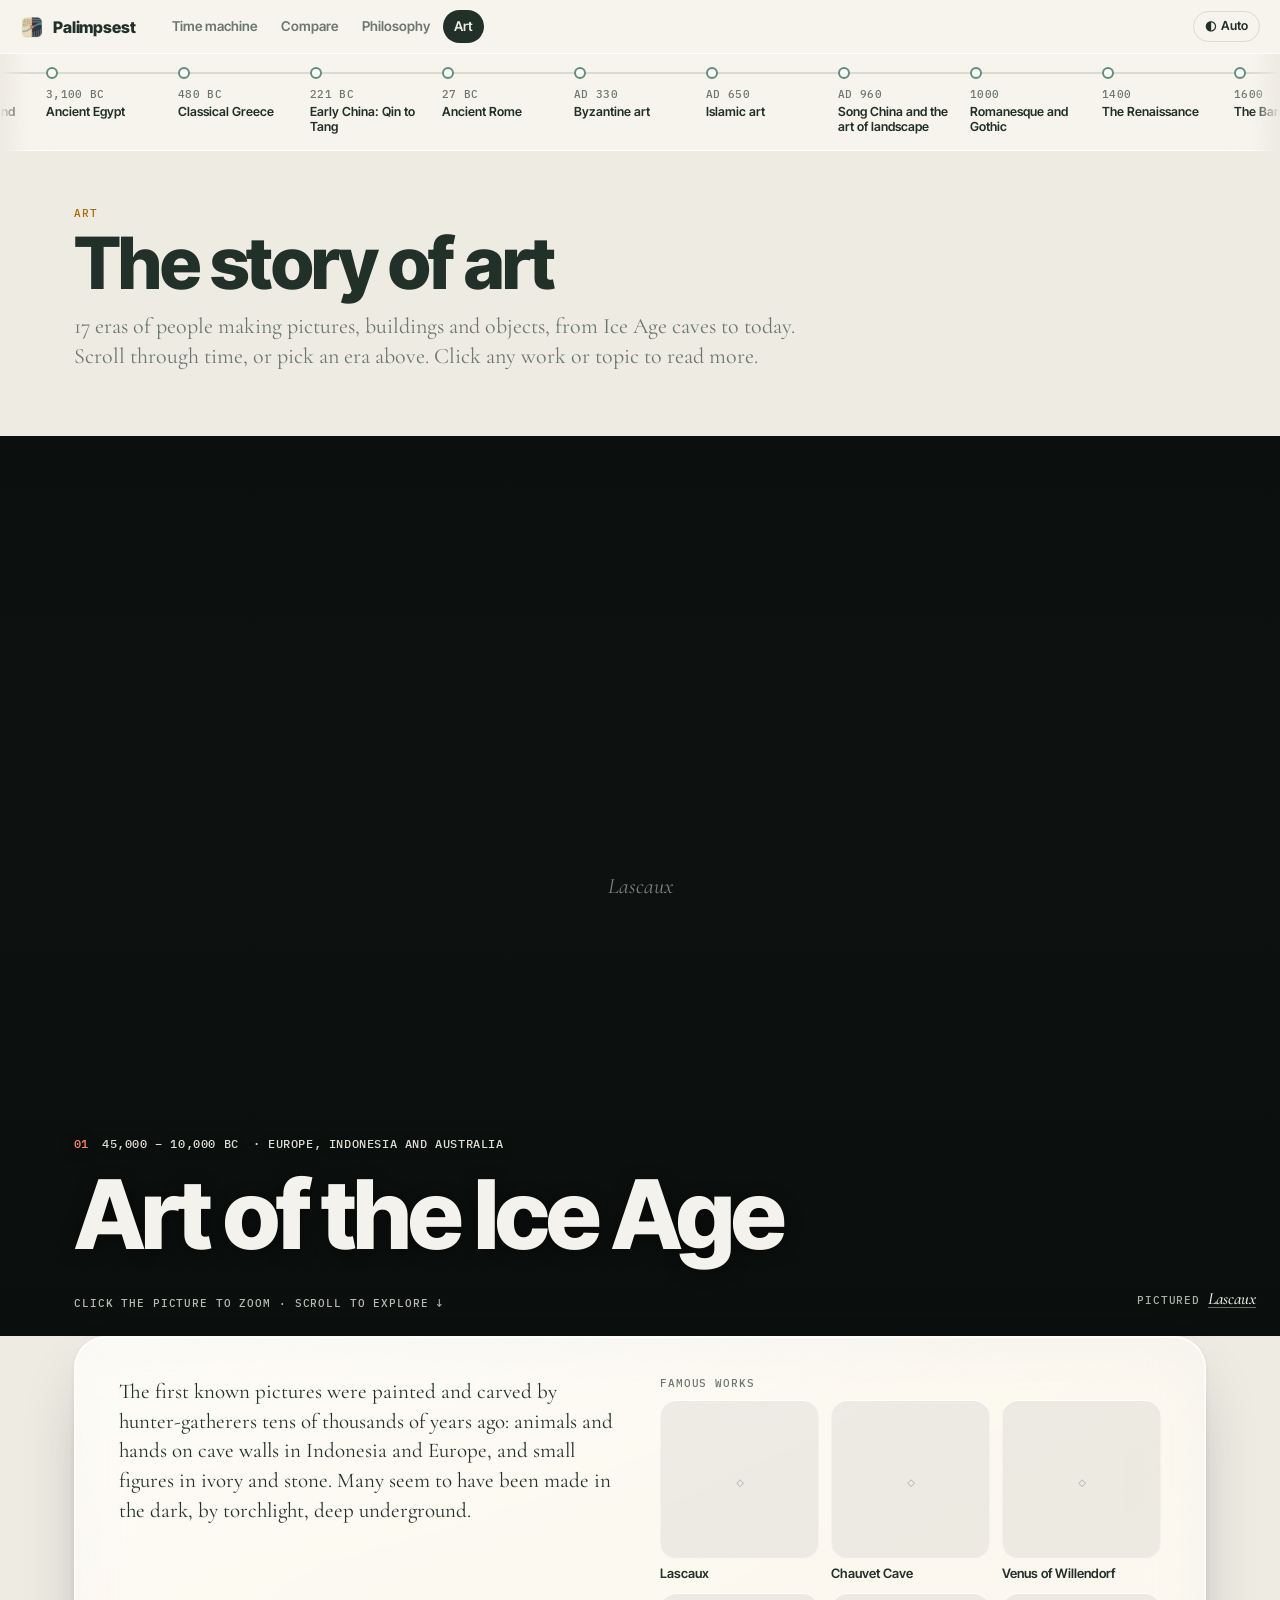
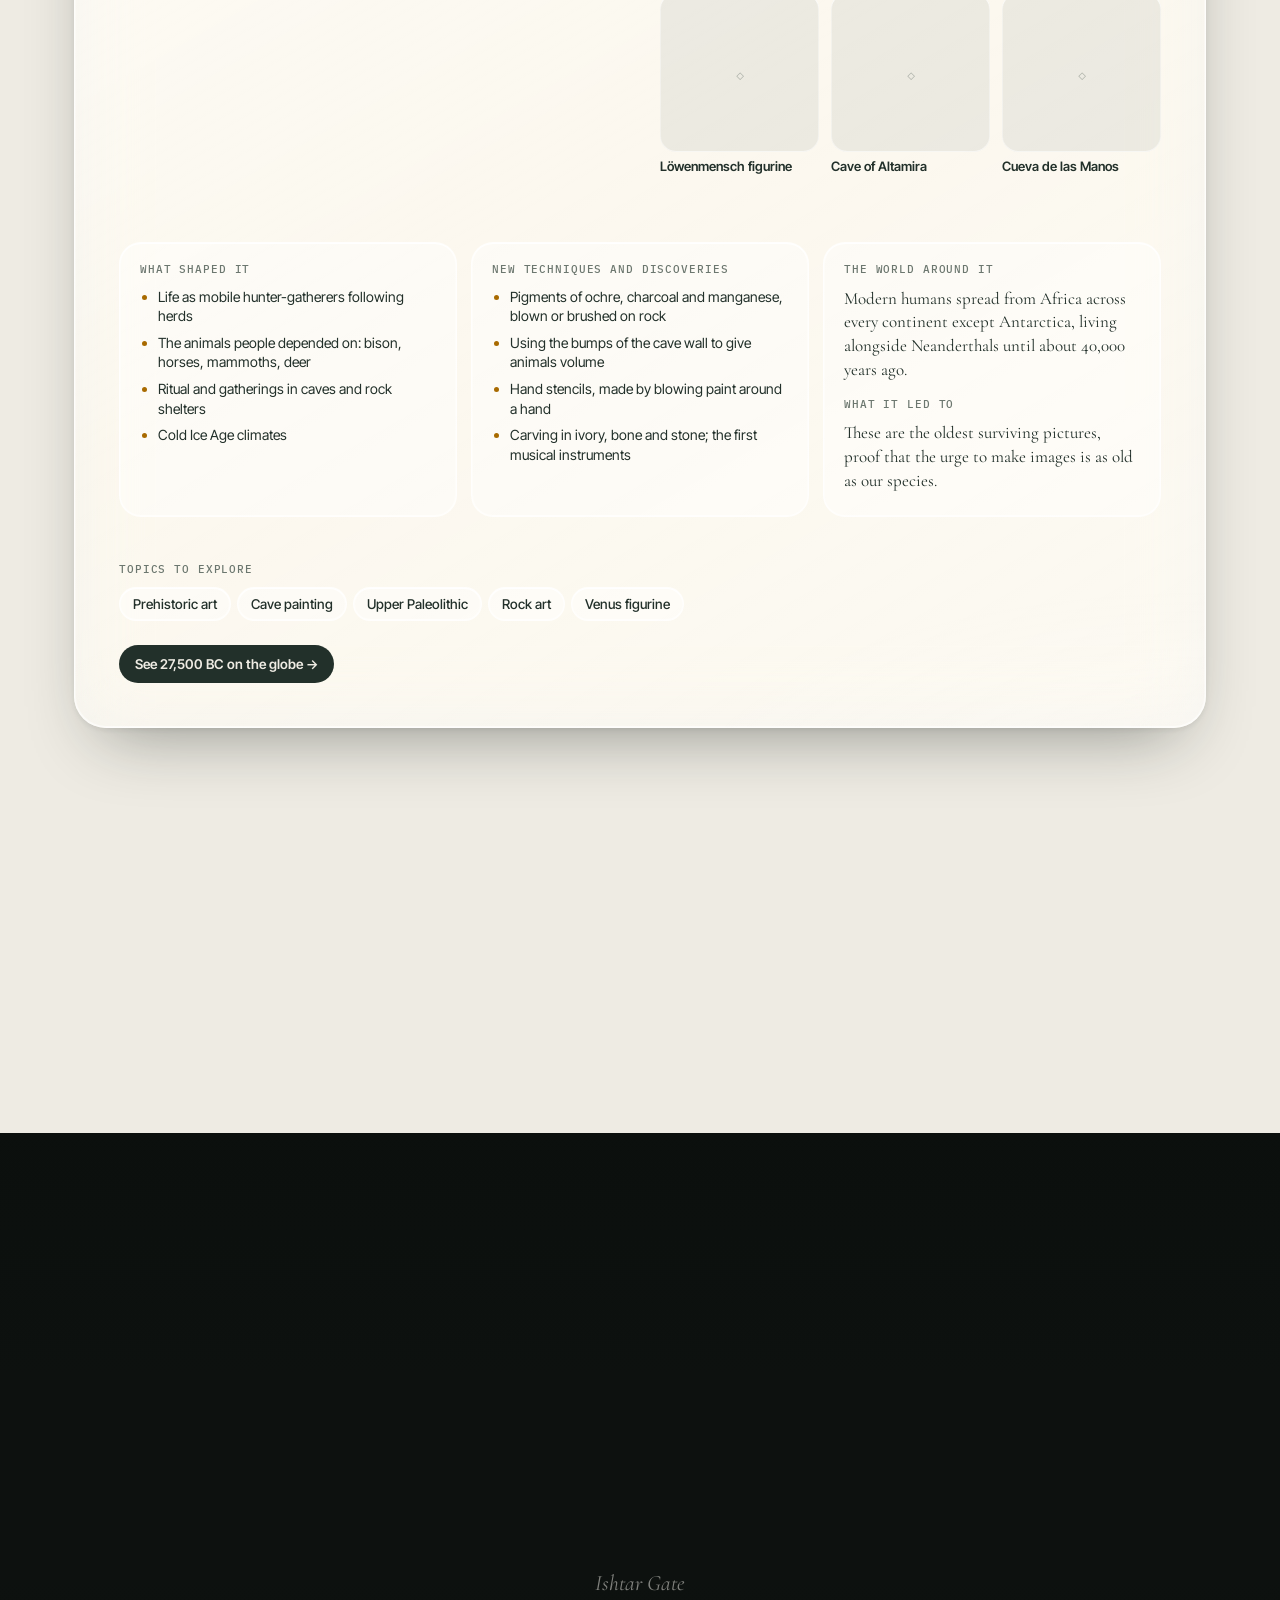
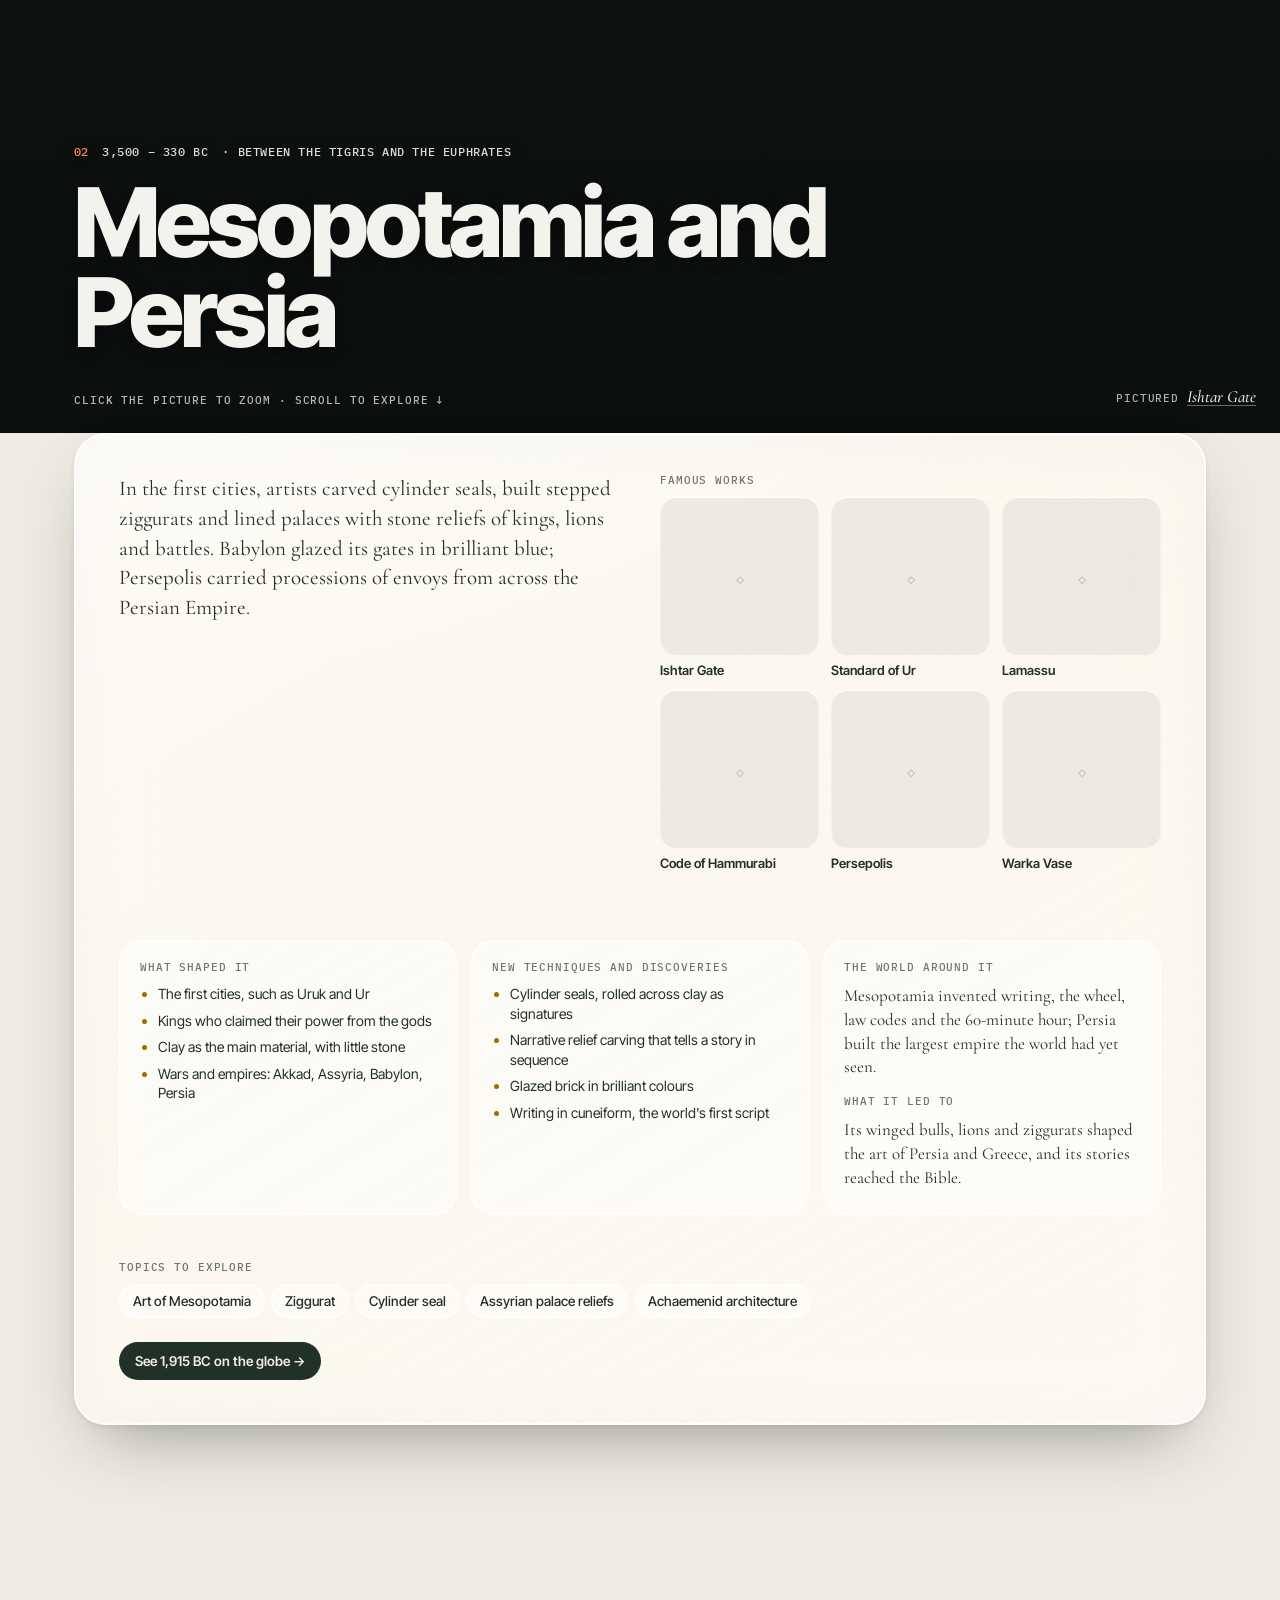
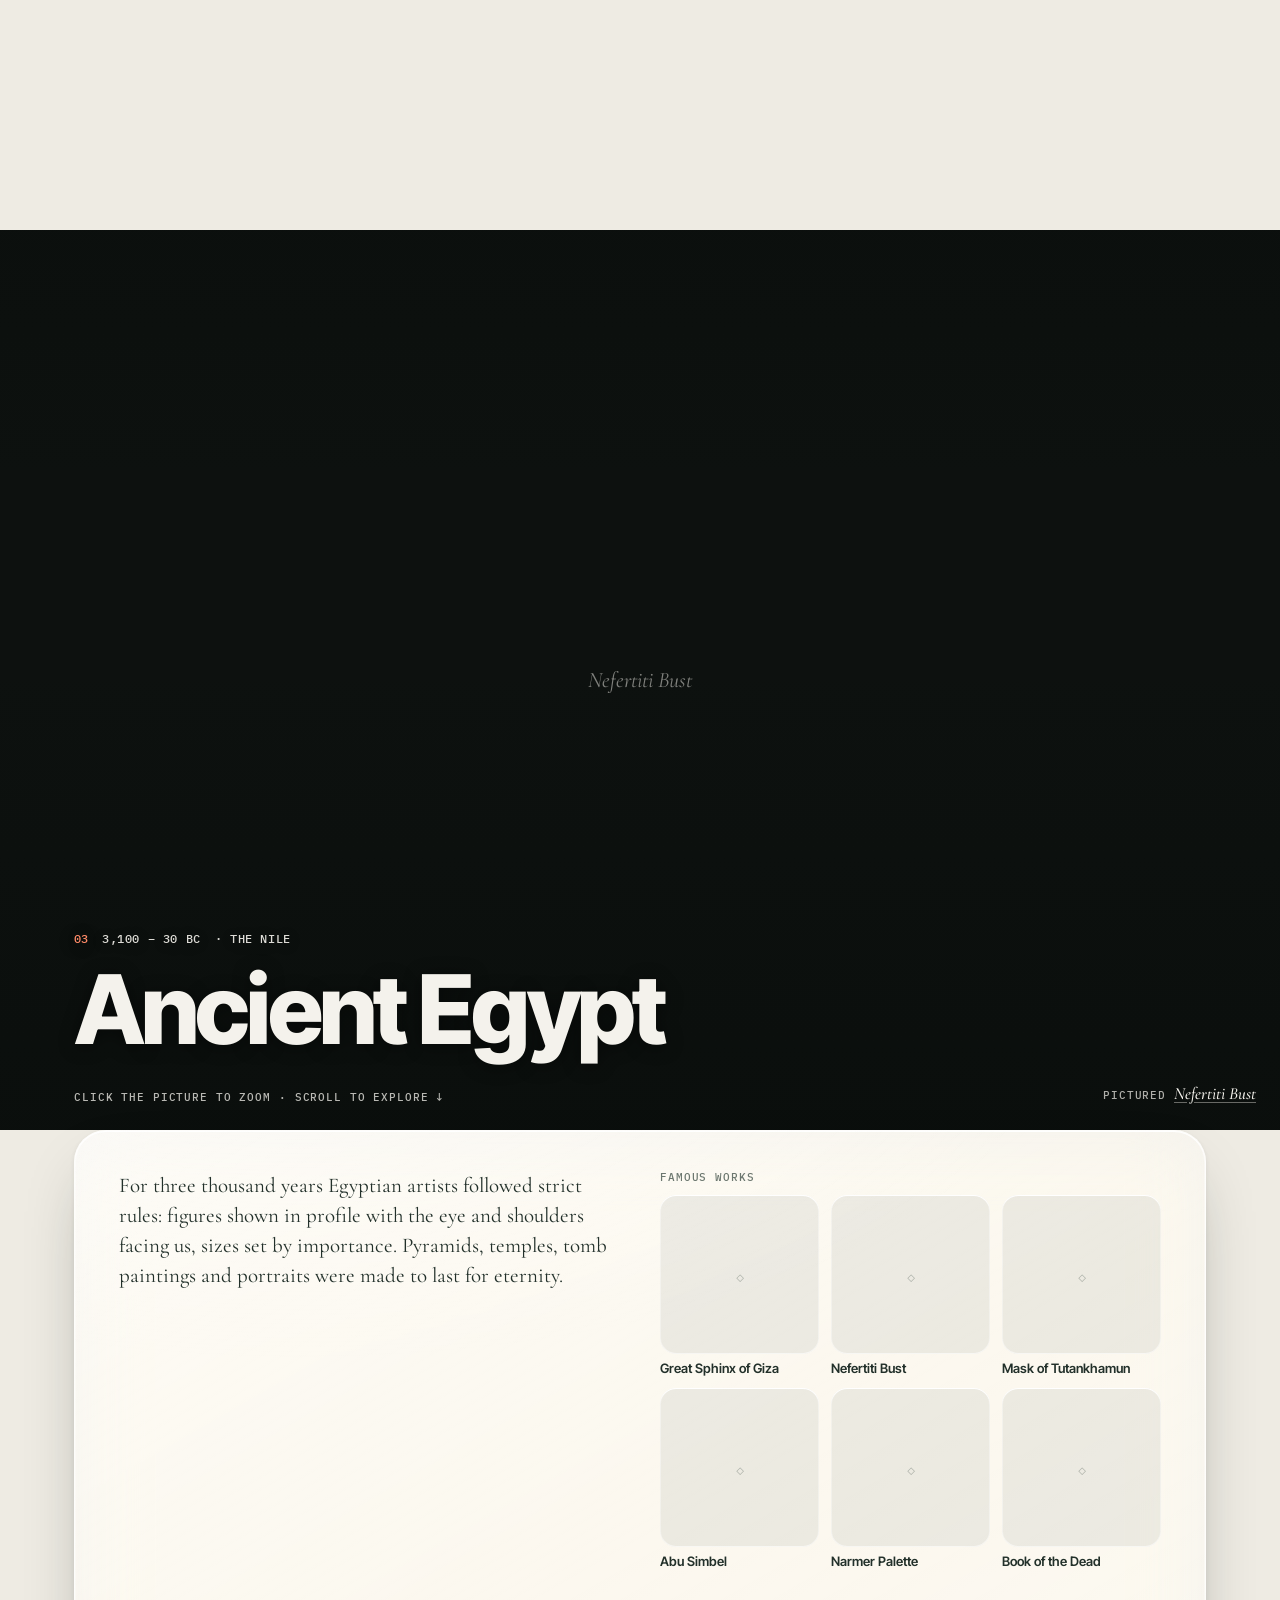
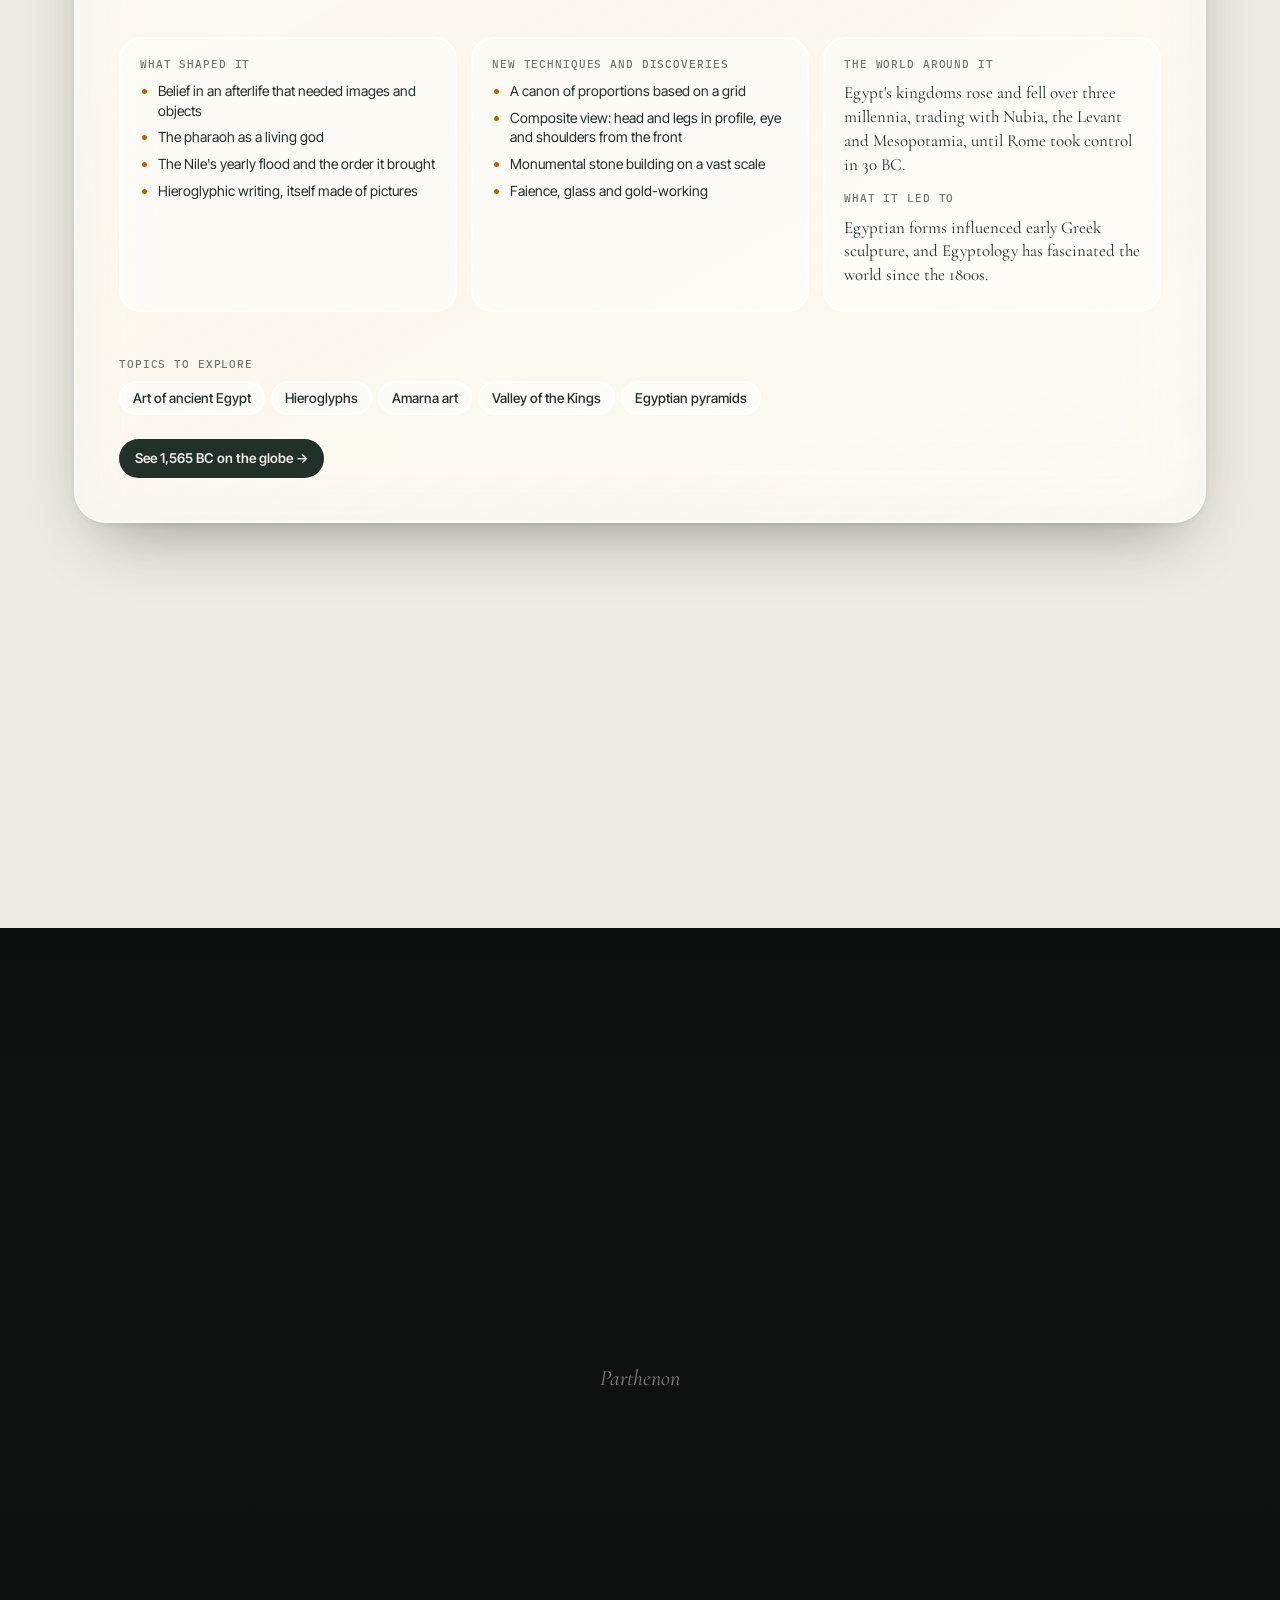
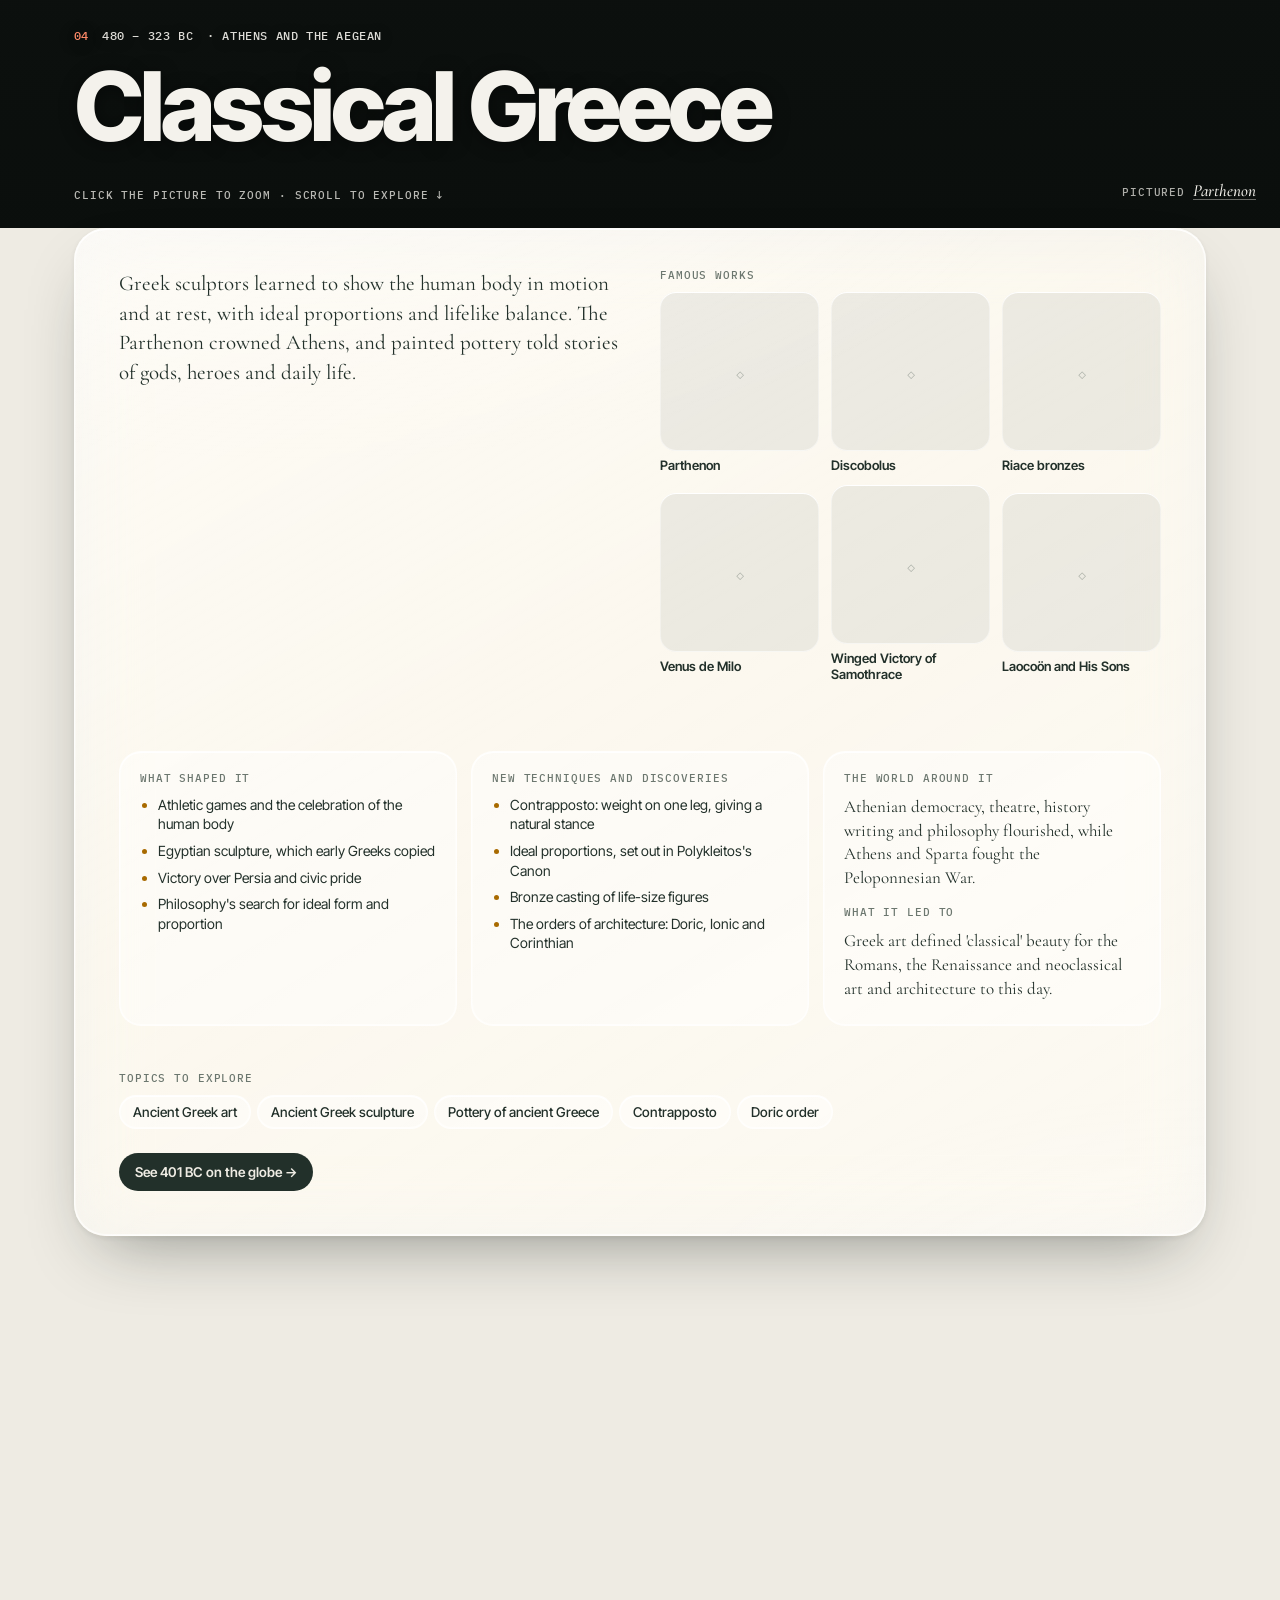
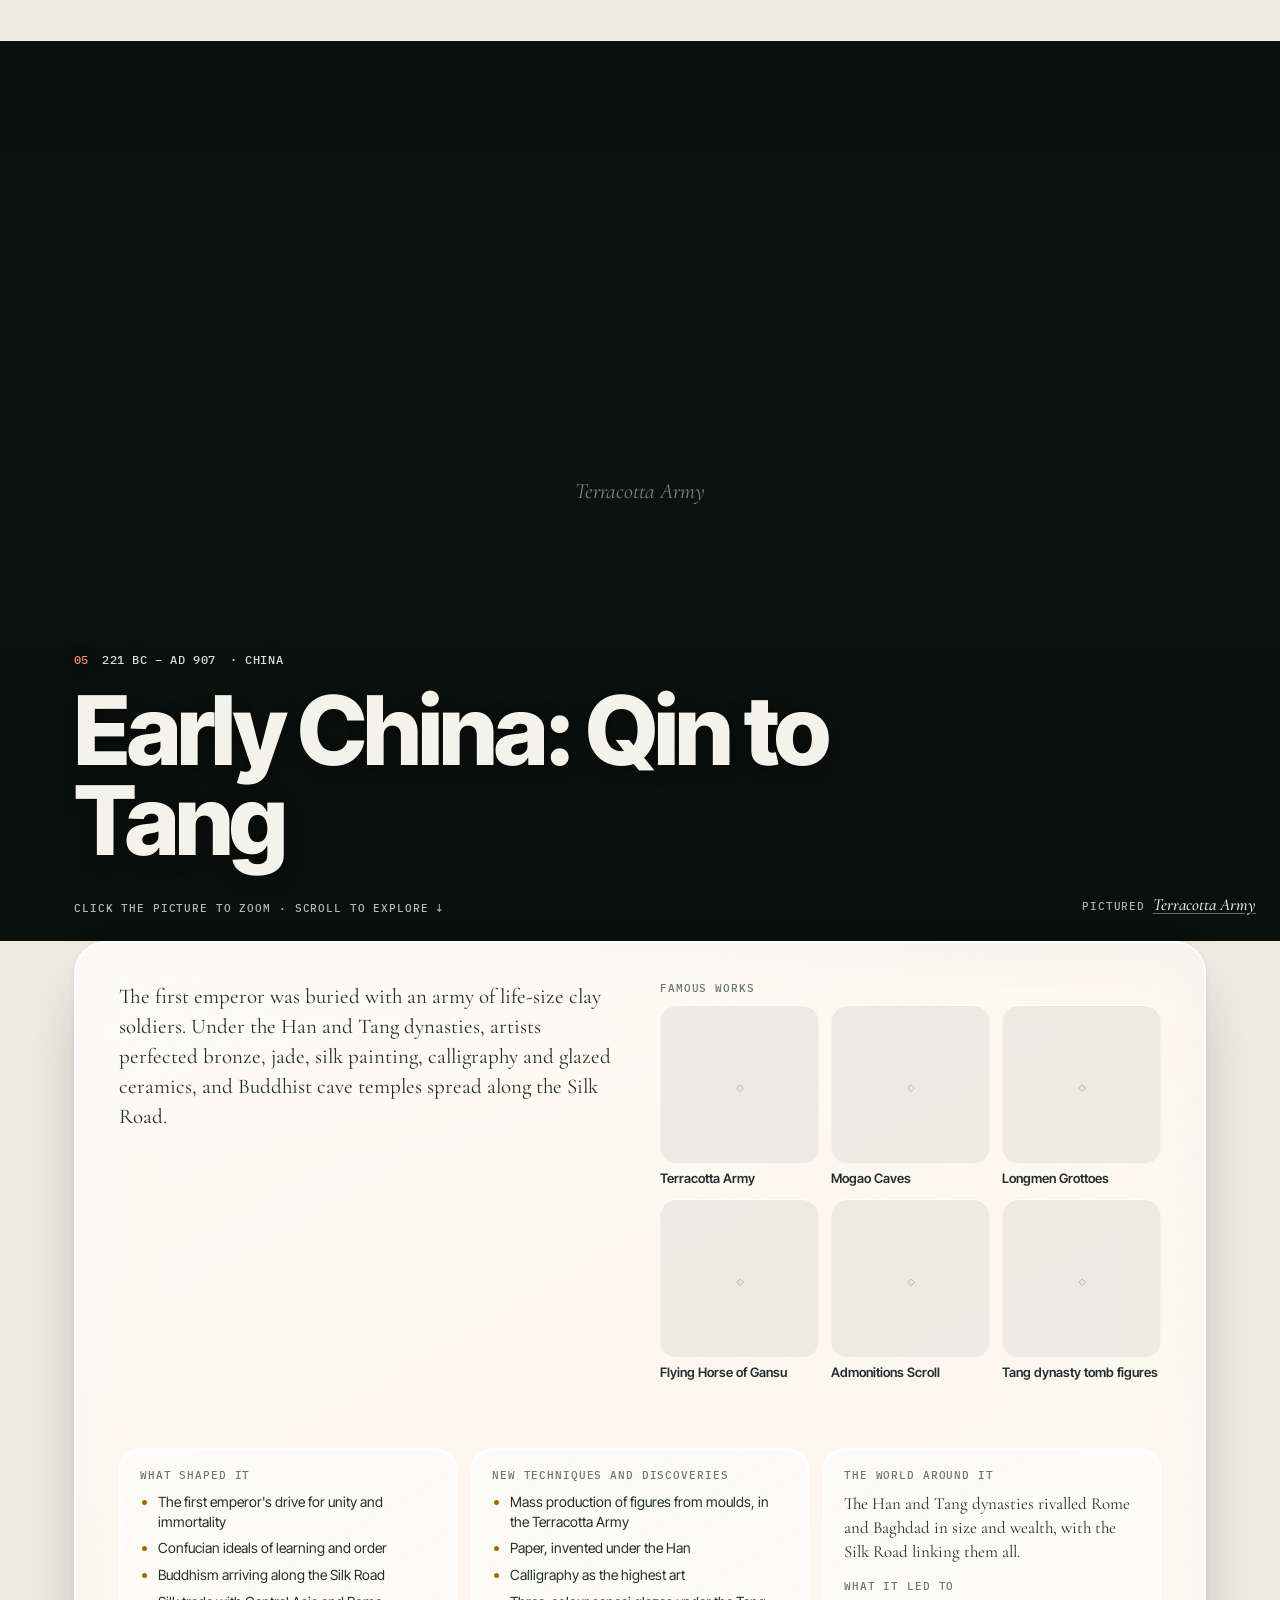
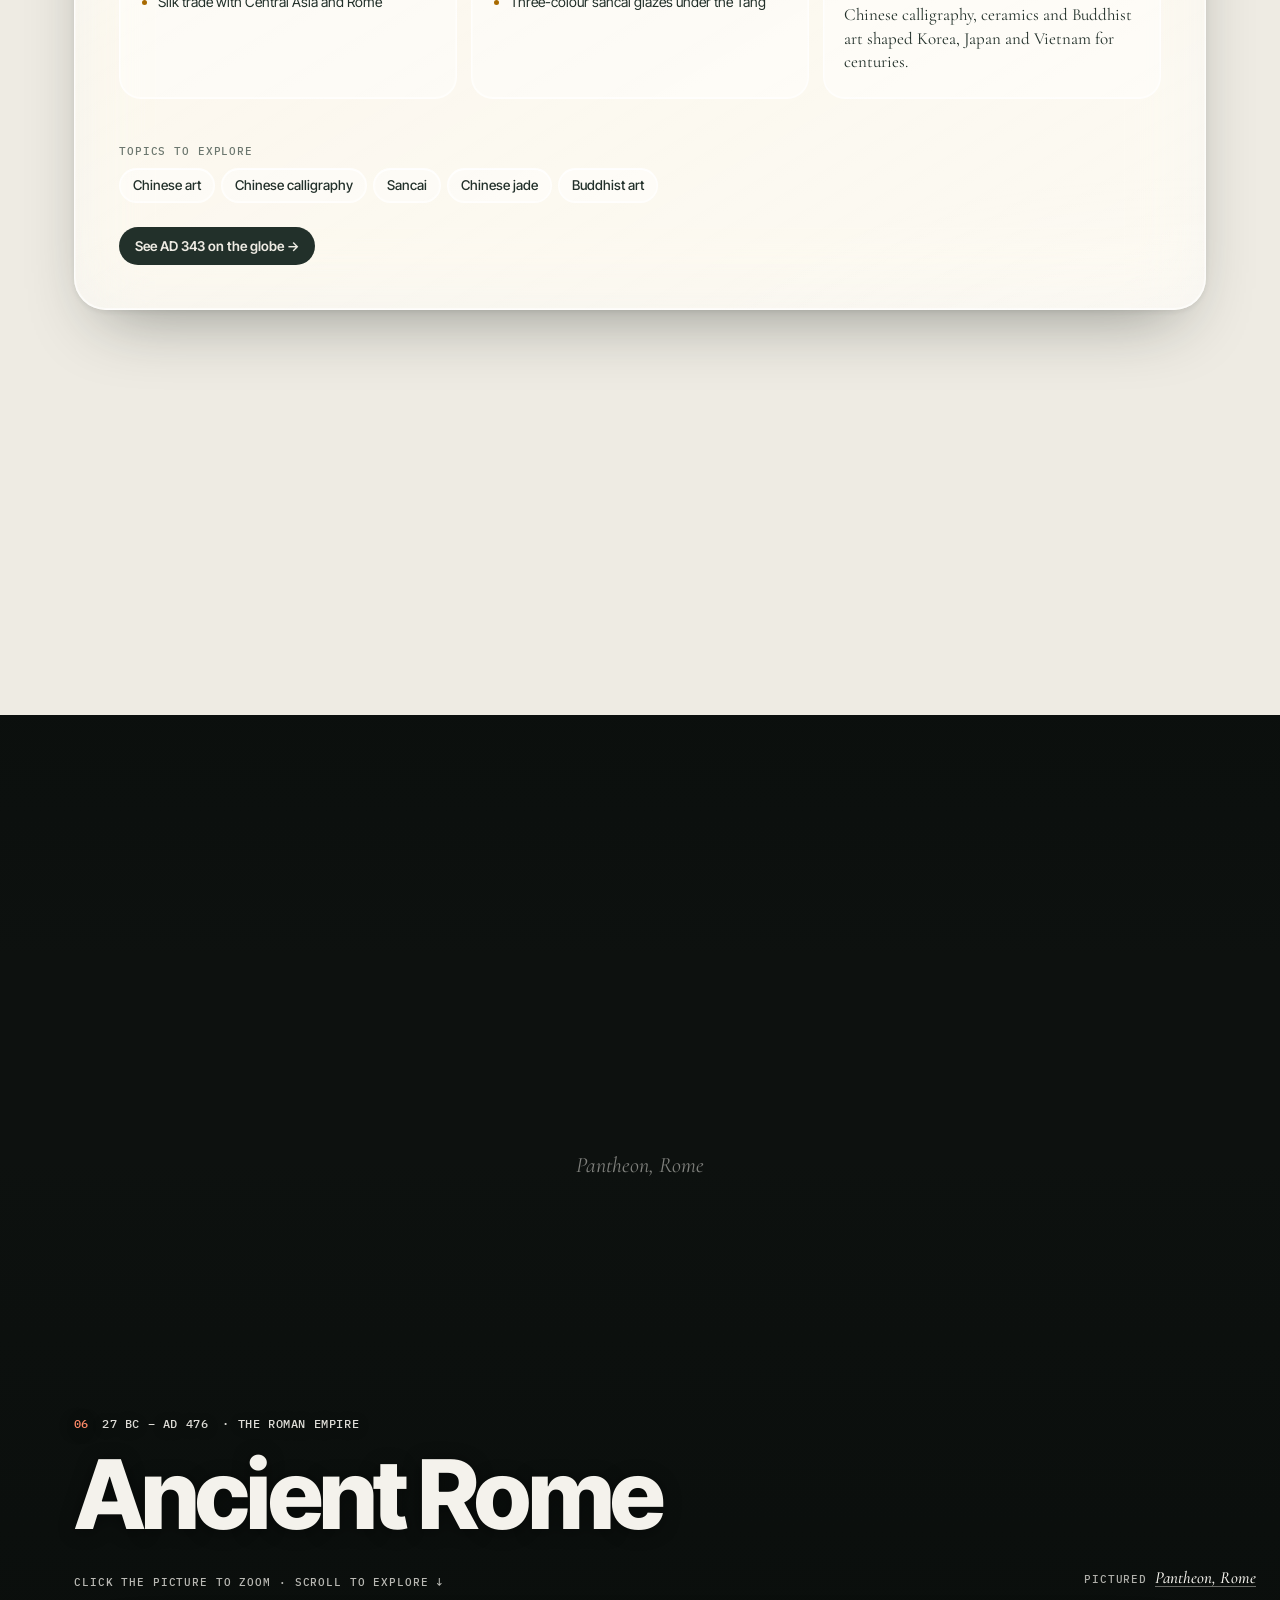
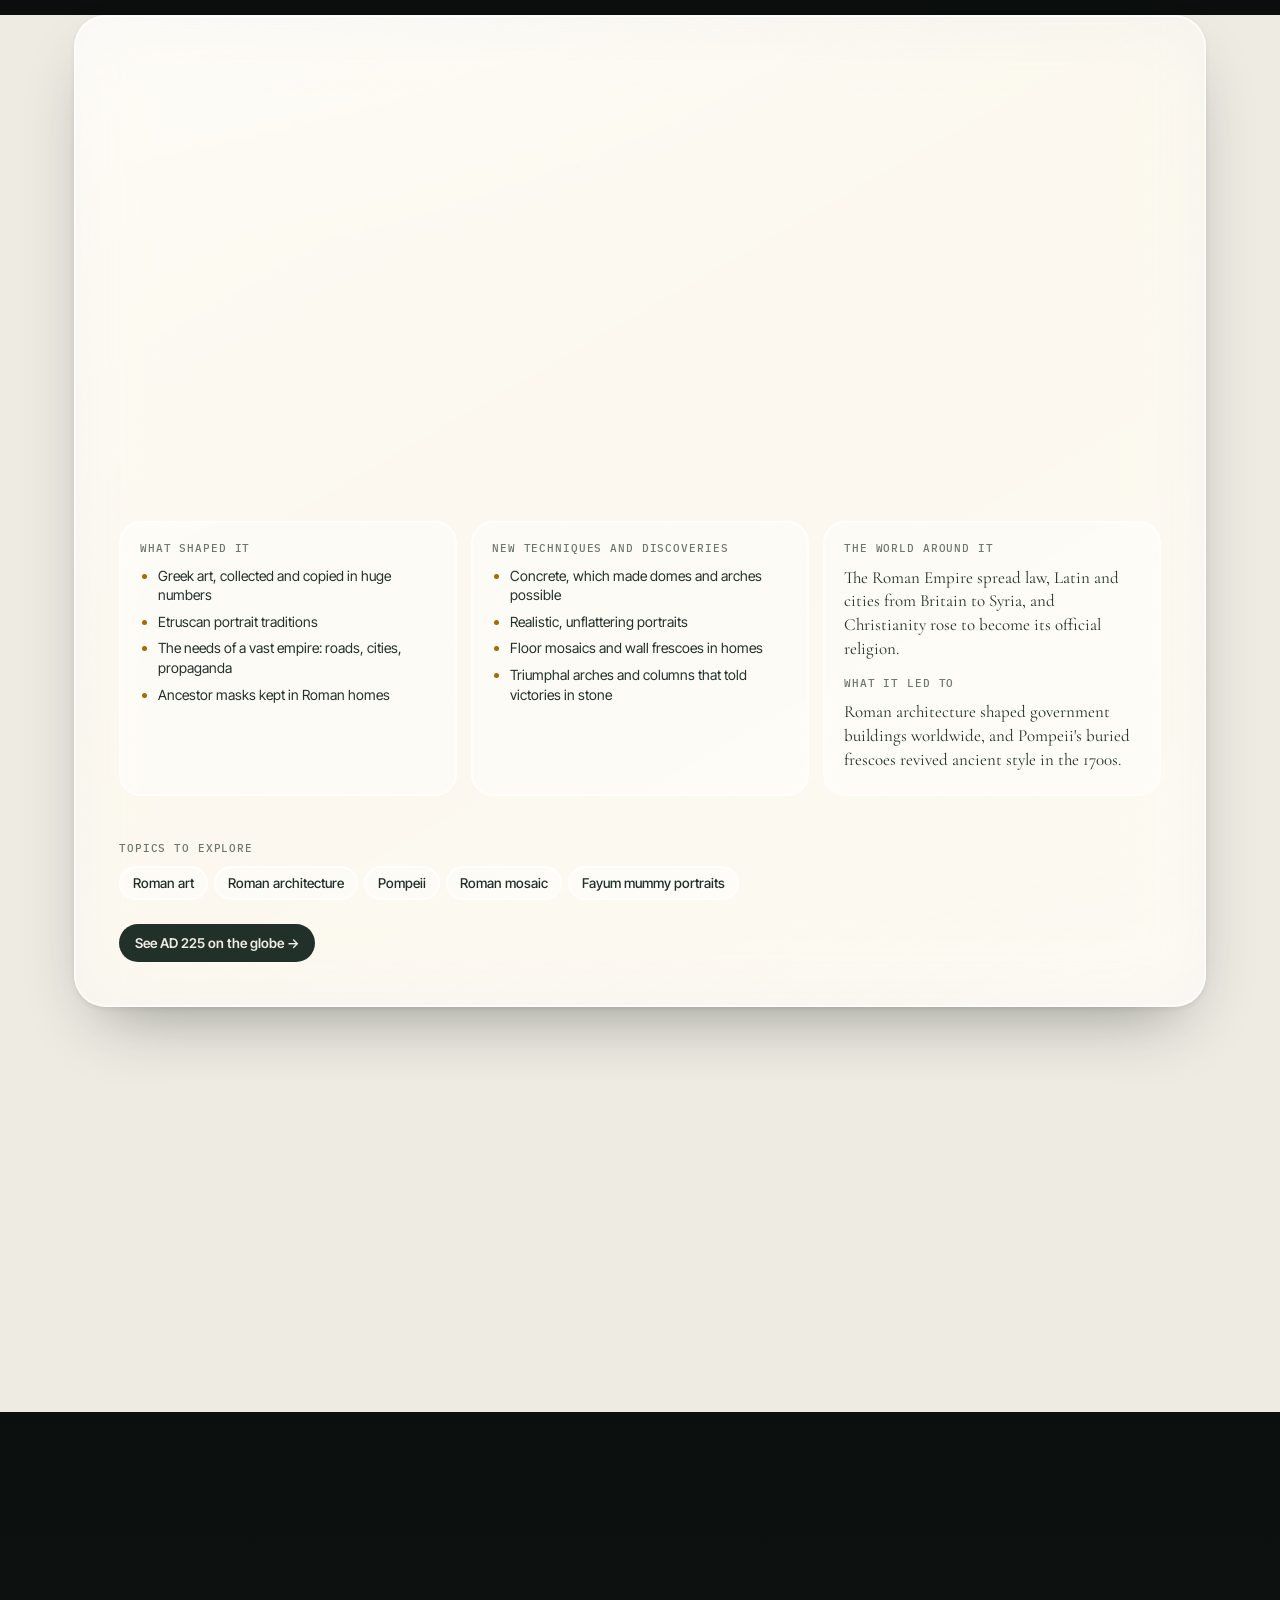
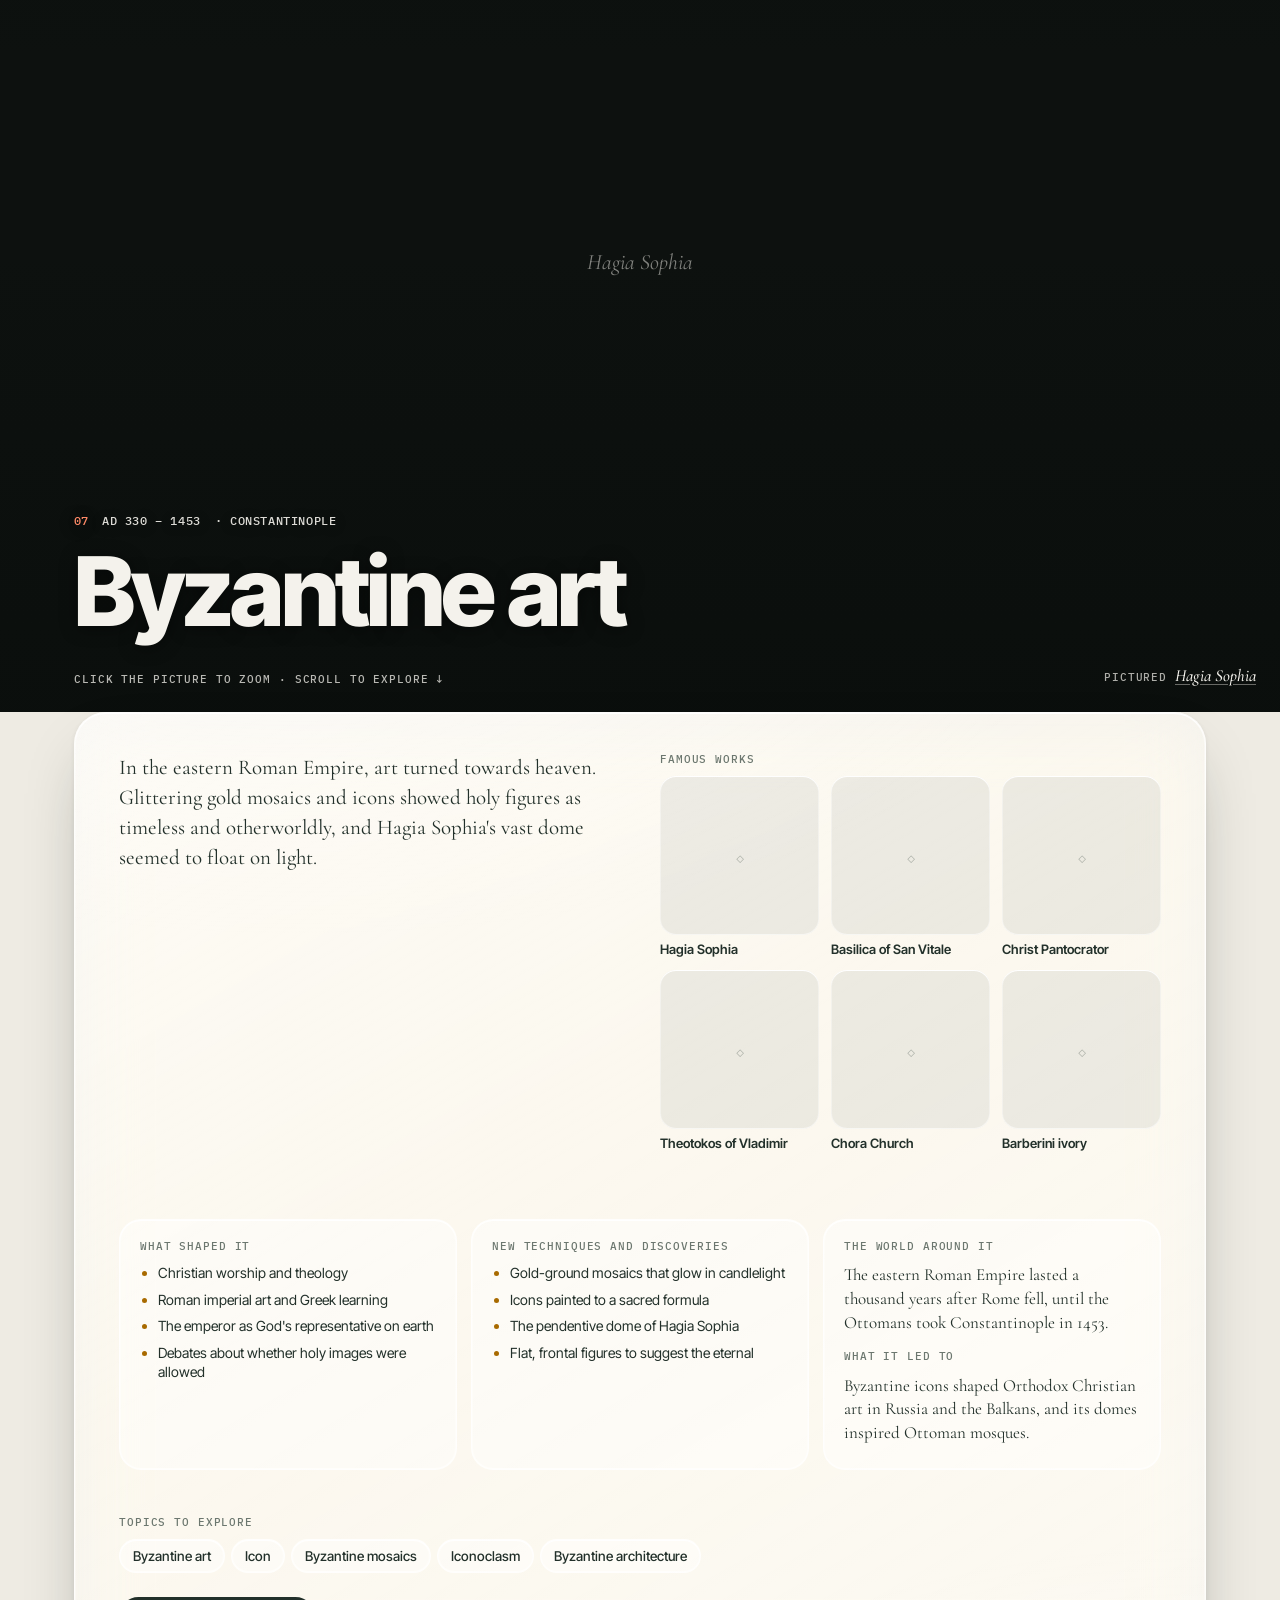
==== commit 7ff2617c: "Stamp asset versions Co-Authored-By: Claude Opus 5.5 <noreply@anthropic.com> Claude-Session: https:/" ====
--- a/art.html
+++ b/art.html
@@ -10,7 +10,7 @@
 <link rel="preconnect" href="https://fonts.googleapis.com">
 <link rel="preconnect" href="https://fonts.gstatic.com" crossorigin>
 <link rel="stylesheet" href="https://fonts.googleapis.com/css2?family=Inter+Tight:wght@400;500;600;700;800&family=Cormorant+Garamond:ital,wght@0,400;0,500;0,600;1,400;1,500&family=IBM+Plex+Mono:wght@400;500&display=swap">
-<link rel="stylesheet" href="css/eras.css?v=202610280855">
+<link rel="stylesheet" href="css/eras.css?v=202611210505">
 </head>
 <body data-subject="art">
 <header class="bar">
@@ -42,8 +42,9 @@
   <div class="v-tools"><button type="button" id="vOut" aria-label="Zoom out">−</button><button type="button" id="vFit">Fit</button><button type="button" id="vIn" aria-label="Zoom in">+</button></div>
   <p class="v-hint">Scroll or pinch to zoom · drag to move · double-click to zoom in</p>
 </div>
-<script src="js/data/thinkers.js?v=202610280855"></script>
-<script src="js/data/art-eras.js?v=202610280855"></script>
-<script src="js/eras.js?v=202610280855"></script>
+<script src="js/net.js?v=202611210505"></script>
+<script src="js/data/thinkers.js?v=202611210505"></script>
+<script src="js/data/art-eras.js?v=202611210505"></script>
+<script src="js/eras.js?v=202611210505"></script>
 </body>
 </html>
--- a/css/eras.css
+++ b/css/eras.css
@@ -4,7 +4,7 @@
 :root {
   --space: #eeebe3; --panel: rgba(251,250,246,.94); --panel-solid: #fbfaf6;
   --ink: #22302a; --ink-soft: #6c776f; --line: rgba(34,48,42,.13);
-  --accent: #d4492a; --on-accent: #fff; --brass: #5f8f7d; --sage-ink: #3e6b5b;
+  --accent: #a86a00; --on-accent: #fff; --brass: #5f8f7d; --sage-ink: #3e6b5b;
   --hover: rgba(95,143,125,.1); --chip: rgba(34,48,42,.07); --shadow: rgba(34,48,42,.14);
   --f-display: "Inter Tight", "Helvetica Neue", Helvetica, Arial, sans-serif;
   --f-note: "Cormorant Garamond", Georgia, serif;
@@ -20,7 +20,7 @@
 @media (prefers-color-scheme: dark) {
   :root:not([data-theme="light"]) {
     --space: #121815; --panel: rgba(27,34,30,.92); --panel-solid: #1b221e; --ink: #e6ebe4; --ink-soft: #9ba79f; --line: rgba(230,235,228,.12);
-    --accent: #ef6c4b; --brass: #8fc2ab; --sage-ink: #9fd1b9; --hover: rgba(143,194,171,.12); --chip: rgba(230,235,228,.07); --shadow: rgba(0,0,0,.45);
+    --accent: #f0a93b; --on-accent: #1a1206; --brass: #8fc2ab; --sage-ink: #9fd1b9; --hover: rgba(143,194,171,.12); --chip: rgba(230,235,228,.07); --shadow: rgba(0,0,0,.45);
     --glass: linear-gradient(150deg, rgba(40,48,44,.52), rgba(16,20,18,.34) 45%, rgba(30,36,33,.46));
     --glass-inner: rgba(255,255,255,.07); --glass-inner-hover: rgba(255,255,255,.14);
     --glass-bar: rgba(18,24,21,.55); --glass-rim: rgba(255,255,255,.16);
@@ -31,7 +31,7 @@
 }
 :root[data-theme="dark"] {
   --space: #121815; --panel: rgba(27,34,30,.92); --panel-solid: #1b221e; --ink: #e6ebe4; --ink-soft: #9ba79f; --line: rgba(230,235,228,.12);
-  --accent: #ef6c4b; --brass: #8fc2ab; --sage-ink: #9fd1b9; --hover: rgba(143,194,171,.12); --chip: rgba(230,235,228,.07); --shadow: rgba(0,0,0,.45);
+  --accent: #f0a93b; --on-accent: #1a1206; --brass: #8fc2ab; --sage-ink: #9fd1b9; --hover: rgba(143,194,171,.12); --chip: rgba(230,235,228,.07); --shadow: rgba(0,0,0,.45);
   --glass: linear-gradient(150deg, rgba(40,48,44,.52), rgba(16,20,18,.34) 45%, rgba(30,36,33,.46));
   --glass-inner: rgba(255,255,255,.07); --glass-inner-hover: rgba(255,255,255,.14);
   --glass-bar: rgba(18,24,21,.55); --glass-rim: rgba(255,255,255,.16);
@@ -263,3 +263,7 @@
 .more-q button { text-align: left; border: 1px solid var(--glass-rim); background: var(--glass-inner); border-radius: 14px; padding: 9px 14px; font-weight: 600; font-size: 14px; }
 .more-q button:hover { background: var(--glass-inner-hover); }
 @media (max-width: 860px) { .concept-grid { grid-template-columns: 1fr; } }
+
+/* Tap targets (WCAG 2.5.8): the caption buttons are 20 px tall; an invisible ::after makes the tap area 24 px. */
+figcaption button { position: relative; }
+figcaption button::after { content: ""; position: absolute; inset: calc(50% - 12px) 0; }
